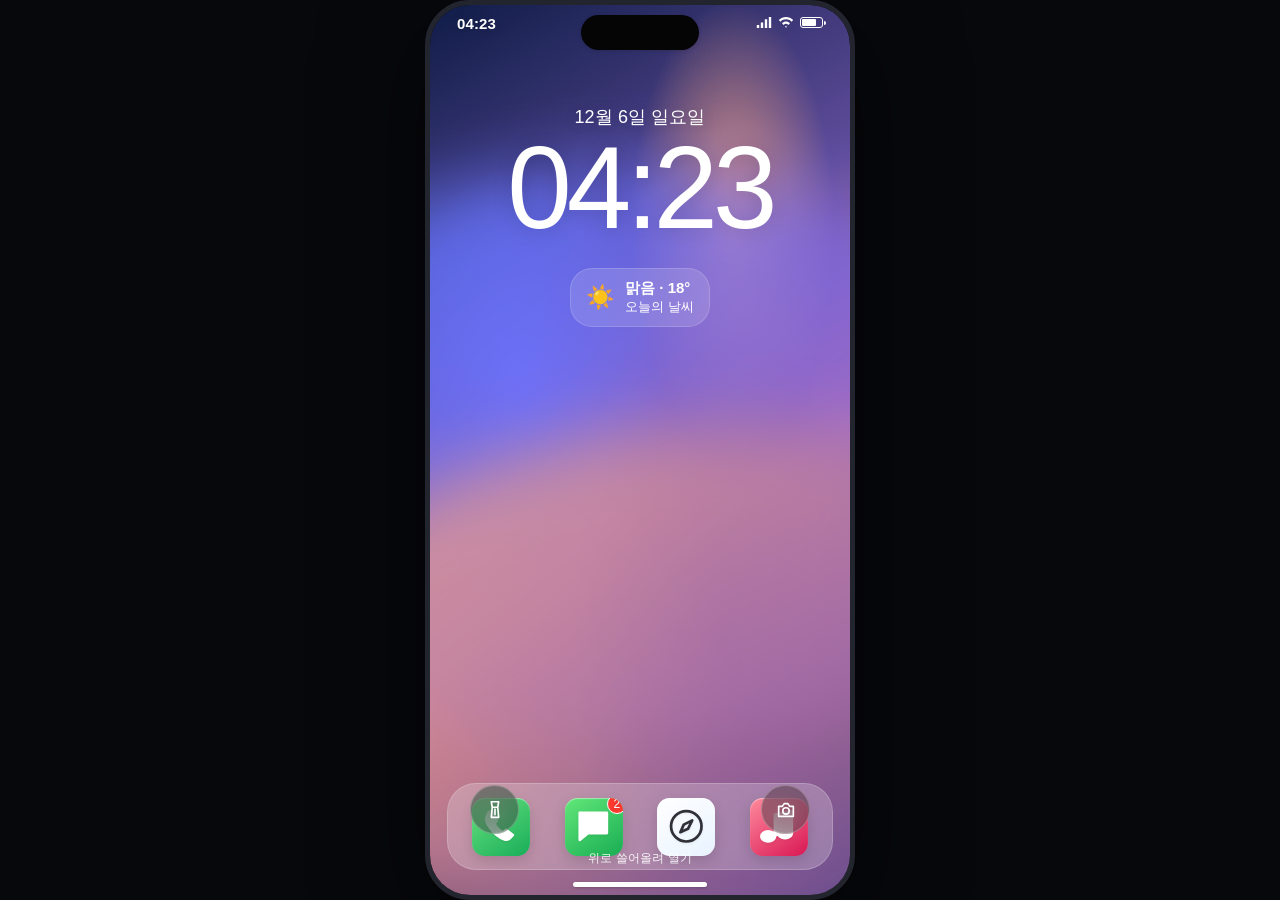
==== index.html @ a90ecf9d "Create HakiOS-inspired mobile web simulator" ====
<!doctype html>
<html lang="ko">
<head>
<meta charset="utf-8">
<meta name="viewport" content="width=device-width,initial-scale=1,maximum-scale=1,user-scalable=no,viewport-fit=cover">
<meta name="theme-color" content="#11131a">
<title>HakiOS Web</title>
<style>
:root{color-scheme:dark;--fg:#fff;--muted:rgba(255,255,255,.72);--glass:rgba(22,25,34,.58);--line:rgba(255,255,255,.18);--blue:#0a84ff;--safe-top:env(safe-area-inset-top,0px);--safe-bottom:env(safe-area-inset-bottom,0px)}
*{box-sizing:border-box;-webkit-tap-highlight-color:transparent}html,body{margin:0;width:100%;height:100%;overflow:hidden;background:#090b11;color:var(--fg);font-family:-apple-system,BlinkMacSystemFont,"SF Pro Display","SF Pro Text","Helvetica Neue",Arial,sans-serif}button,input,textarea{font:inherit}button{color:inherit;border:0;cursor:pointer}button:focus-visible,input:focus-visible,textarea:focus-visible{outline:2px solid #77baff;outline-offset:2px}
#device{position:relative;width:100%;height:100dvh;overflow:hidden;background:#11131a;isolation:isolate;touch-action:pan-y}.wallpaper{position:absolute;inset:0;background:radial-gradient(ellipse at 72% 25%,rgba(255,175,133,.8),transparent 24%),radial-gradient(ellipse at 22% 43%,rgba(102,125,255,.85),transparent 31%),radial-gradient(ellipse at 70% 72%,rgba(70,34,115,.95),transparent 37%),linear-gradient(150deg,#111c42 0%,#5d4d91 34%,#d47e87 59%,#18264d 100%);filter:saturate(1.15);transition:filter .3s,background .3s}.wallpaper:before,.wallpaper:after{content:"";position:absolute;border-radius:50%;filter:blur(35px);opacity:.72}.wallpaper:before{width:70vw;height:65vh;left:-20vw;top:18vh;background:linear-gradient(140deg,#597fff,#9a55b6)}.wallpaper:after{width:70vw;height:60vh;right:-25vw;bottom:-8vh;background:linear-gradient(140deg,#ffb38a,#6244a8)}
#device.light .wallpaper{background:radial-gradient(ellipse at 70% 25%,#ffceaf,transparent 25%),radial-gradient(ellipse at 22% 43%,#8db8ff,transparent 32%),linear-gradient(150deg,#e5edff,#f3b8c0 58%,#8b9be4)}
.status{position:absolute;z-index:30;top:0;left:0;right:0;height:calc(34px + var(--safe-top));padding:calc(10px + var(--safe-top)) 27px 0;display:flex;align-items:flex-start;justify-content:space-between;font-size:15px;font-weight:650;letter-spacing:.1px;text-shadow:0 1px 8px #0004}.status-right{display:flex;align-items:center;gap:6px}.status svg{width:16px;height:15px;fill:currentColor}.battery{width:23px;height:11px;border:1.5px solid currentColor;border-radius:3px;padding:1px;position:relative}.battery:after{content:"";position:absolute;right:-3.5px;top:3px;width:2px;height:4px;border-radius:0 2px 2px 0;background:currentColor}.battery i{display:block;width:76%;height:100%;border-radius:1px;background:currentColor}
#lock{position:absolute;inset:0;z-index:10;display:flex;flex-direction:column;align-items:center;padding-top:calc(100px + var(--safe-top));transition:transform .38s cubic-bezier(.2,.8,.2,1),opacity .3s}.lock-date{font-size:18px;font-weight:500;letter-spacing:.1px;text-shadow:0 2px 15px #0003}.lock-clock{font-size:clamp(82px,24vw,116px);line-height:.98;font-weight:250;letter-spacing:-5px;margin-top:3px;text-shadow:0 2px 20px #0002}.weather{margin-top:22px;padding:10px 15px;display:flex;align-items:center;gap:10px;border-radius:22px;background:rgba(255,255,255,.14);border:1px solid rgba(255,255,255,.16);backdrop-filter:blur(25px);font-size:13px}.weather .sun{font-size:23px}.weather b{display:block;font-size:15px;font-weight:650}.lock-bottom{position:absolute;bottom:calc(28px + var(--safe-bottom));left:0;right:0;display:flex;flex-direction:column;align-items:center;gap:16px}.lock-actions{width:100%;padding:0 40px;display:flex;justify-content:space-between}.round-action{width:49px;height:49px;border-radius:50%;background:rgba(24,26,32,.38);border:1px solid rgba(255,255,255,.24);backdrop-filter:blur(18px);display:grid;place-items:center}.round-action svg{width:22px;height:22px;fill:none;stroke:white;stroke-width:1.8;stroke-linecap:round;stroke-linejoin:round}.swipe-hint{font-size:12px;color:rgba(255,255,255,.9);letter-spacing:.1px}.home-indicator{width:134px;height:5px;border-radius:6px;background:#fff;position:absolute;z-index:50;bottom:calc(8px + var(--safe-bottom));left:50%;transform:translateX(-50%);box-shadow:0 1px 3px #0003}
#home{position:absolute;inset:0;z-index:5;padding:calc(59px + var(--safe-top)) 23px calc(93px + var(--safe-bottom));opacity:0;transform:scale(1.035);pointer-events:none;transition:opacity .3s,transform .38s cubic-bezier(.2,.8,.2,1);display:flex;flex-direction:column;justify-content:space-between}
#device.unlocked #home{opacity:1;transform:scale(1);pointer-events:auto}#device.unlocked #lock{opacity:0;transform:translateY(-12%);pointer-events:none}
#island{position:absolute;z-index:35;top:calc(10px + var(--safe-top));left:50%;transform:translateX(-50%);width:118px;height:35px;border-radius:30px;background:#050505;box-shadow:0 1px 5px #0002;transition:width .25s,height .25s}
#island.expanded{width:min(88vw,360px);height:88px;border-radius:29px}
#island .island-content{display:none;padding:14px 17px;font-size:13px}#island.expanded .island-content{display:flex;align-items:center;justify-content:space-between}
.greeting{display:flex;align-items:center;justify-content:space-between;margin:0 2px 23px;text-shadow:0 2px 12px #0003}.greeting .date{font-size:14px;color:var(--muted);font-weight:500}.greeting .title{font-size:24px;font-weight:650;letter-spacing:-.5px;margin-top:3px}.avatar{width:38px;height:38px;border-radius:50%;background:linear-gradient(135deg,#f5c7a9,#b7c9ff);display:grid;place-items:center;color:#343a57;font-weight:700;border:1px solid #ffffff7a}
.app-grid{display:grid;grid-template-columns:repeat(4,minmax(0,1fr));column-gap:14px;row-gap:22px}.app{background:none;display:flex;align-items:center;flex-direction:column;gap:7px;min-width:0;padding:0;text-shadow:0 1px 5px #0004}.app-icon{width:min(17.5vw,68px);height:min(17.5vw,68px);border-radius:22%;display:grid;place-items:center;box-shadow:0 5px 13px #0002,inset 0 1px 1px #ffffff75;position:relative;overflow:hidden}.app-icon svg{width:70%;height:70%;filter:drop-shadow(0 1px 1px #0001)}.app-label{font-size:12px;font-weight:500;white-space:nowrap;max-width:100%;overflow:hidden;text-overflow:ellipsis}.badge{position:absolute;right:-4px;top:-4px;min-width:20px;height:20px;padding:0 5px;border-radius:12px;background:#ff3b30;color:white;font-size:12px;display:grid;place-items:center;border:1.5px solid #fff}
.widget-row{display:grid;grid-template-columns:1.1fr .9fr;gap:12px;margin-bottom:22px}.widget{min-height:96px;padding:14px 15px;border-radius:23px;background:rgba(255,255,255,.17);border:1px solid rgba(255,255,255,.16);backdrop-filter:blur(26px);box-shadow:0 8px 22px #0000000a}.widget-label{font-size:12px;color:var(--muted)}.widget-big{font-size:27px;font-weight:650;letter-spacing:-1px;margin-top:8px}.widget-small{font-size:12px;margin-top:2px;color:var(--muted)}.widget-weather{display:flex;align-items:center;justify-content:space-between}.widget-weather .sun{font-size:31px}
.dock{position:absolute;z-index:8;bottom:calc(25px + var(--safe-bottom));left:17px;right:17px;height:87px;padding:10px 13px;border-radius:29px;background:rgba(255,255,255,.23);border:1px solid rgba(255,255,255,.19);backdrop-filter:blur(32px);display:grid;grid-template-columns:repeat(4,1fr);align-items:center;gap:12px}.dock .app-icon{width:min(16vw,63px);height:min(16vw,63px)}.dock .app-label{display:none}
#search-pill{align-self:center;margin:18px auto 0;padding:7px 15px;border-radius:20px;background:#ffffff28;border:1px solid #ffffff25;backdrop-filter:blur(15px);font-size:12px;display:flex;align-items:center;gap:7px}
#shade{position:absolute;inset:0;z-index:60;background:rgba(15,17,23,.48);backdrop-filter:blur(35px);padding:calc(60px + var(--safe-top)) 20px calc(35px + var(--safe-bottom));opacity:0;pointer-events:none;transform:translateY(-8%);transition:all .25s;overflow:auto}#shade.open{opacity:1;pointer-events:auto;transform:translateY(0)}.shade-top{display:flex;align-items:center;justify-content:space-between;margin-bottom:20px}.shade-top h2{font-size:27px;letter-spacing:-.8px;margin:0}.shade-top button{background:#ffffff22;border-radius:50%;width:34px;height:34px;font-size:21px}.toggles{display:grid;grid-template-columns:1fr 1fr;gap:12px}.toggle{min-height:86px;border-radius:24px;padding:15px;text-align:left;background:#ffffff1b;border:1px solid #ffffff13;display:flex;flex-direction:column;justify-content:space-between}.toggle.active{background:#0a84ff}.toggle .toggle-icon{font-size:22px}.toggle b{font-size:14px}.toggle small{font-size:11px;opacity:.72}.slider-card{margin-top:13px;padding:18px;border-radius:24px;background:#ffffff1b}.slider-head{display:flex;justify-content:space-between;font-size:14px;margin-bottom:13px}.slider-card input{width:100%;accent-color:#fff}.shade-bottom{display:flex;gap:10px;margin-top:13px}.shade-bottom button{flex:1;padding:14px 10px;border-radius:18px;background:#ffffff1b;font-size:13px}
#app-window{position:absolute;inset:0;z-index:40;background:#f4f5f9;color:#111;transform:translateY(105%);transition:transform .32s cubic-bezier(.2,.8,.2,1);display:flex;flex-direction:column;padding-top:var(--safe-top)}#app-window.open{transform:translateY(0)}.appbar{height:55px;flex-shrink:0;display:flex;align-items:center;justify-content:space-between;padding:0 18px;border-bottom:1px solid #0000000d;background:#f8f8fa}.appbar strong{font-size:17px}.appbar button{background:none;color:#087cff;font-size:16px}.app-content{flex:1;overflow:auto;padding:18px 17px calc(45px + var(--safe-bottom));}.app-content h1{font-size:32px;letter-spacing:-1px;margin:8px 0 20px}.muted{color:#777}.field{width:100%;padding:13px 14px;border:1px solid #d9dce3;border-radius:13px;background:#fff;color:#111;margin:7px 0 12px}.primary{background:#087cff;color:#fff;border-radius:13px;padding:12px 16px;font-weight:600}.row{display:flex;gap:9px;align-items:center}.row .field{flex:1;min-width:0}.list-item{background:#fff;border-radius:14px;padding:14px;margin:9px 0;box-shadow:0 1px 2px #00000008;white-space:pre-wrap;overflow-wrap:anywhere}.list-item button{float:right;color:#e04444;background:none}.bubble{max-width:82%;padding:11px 14px;margin:10px 0;border-radius:19px;clear:both;white-space:pre-wrap;overflow-wrap:anywhere}.bubble.out{float:right;background:#087cff;color:white;border-bottom-right-radius:6px}.bubble.in{float:left;background:#fff;color:#111;border:1px solid #e5e5e8;border-bottom-left-radius:6px}.msg-compose{position:sticky;bottom:0;display:flex;gap:7px;background:#f4f5f9;padding:10px 0}.msg-compose input{flex:1;min-width:0;border-radius:22px;border:1px solid #d4d6dc;padding:11px 14px;background:#fff;color:#111}.msg-compose button{width:42px;height:42px;border-radius:50%;background:#087cff;color:white}.photo-grid{display:grid;grid-template-columns:repeat(3,1fr);gap:4px}.photo-tile{aspect-ratio:1;border-radius:7px;background:linear-gradient(135deg,#b6c8ff,#efb9bc,#564a91)}.photo-tile:nth-child(3n){background:linear-gradient(135deg,#e8bb9e,#9bb3b0)}.photo-tile:nth-child(3n+2){background:linear-gradient(135deg,#4b6592,#c4a6d8)}.setting-row{display:flex;justify-content:space-between;align-items:center;padding:15px;background:#fff;border-radius:13px;margin:8px 0}.setting-row input{accent-color:#087cff}.browser-search{border-radius:25px;background:#fff;border:1px solid #dfe1e6;padding:14px 17px;display:flex;gap:8px;align-items:center}.browser-search input{border:0;outline:none;flex:1;min-width:0;background:transparent;color:#111}.google-mark{font-size:47px;font-weight:600;letter-spacing:-3px;text-align:center;margin:60px 0 28px}.google-mark span:nth-child(1){color:#4285f4}.google-mark span:nth-child(2){color:#ea4335}.google-mark span:nth-child(3){color:#fbbc05}.google-mark span:nth-child(4){color:#4285f4}.google-mark span:nth-child(5){color:#34a853}.google-mark span:nth-child(6){color:#ea4335}.call-button{width:70px;height:70px;border-radius:50%;background:#32c759;color:white;font-size:29px;margin:30px auto;display:grid;place-items:center}
.toast{position:absolute;z-index:100;top:calc(55px + var(--safe-top));left:50%;transform:translateX(-50%);background:#1e2028e8;color:#fff;padding:10px 15px;border-radius:14px;font-size:13px;white-space:nowrap;opacity:0;pointer-events:none;transition:opacity .2s}.toast.show{opacity:1}
@media(min-width:600px){#device{max-width:430px;height:min(932px,100dvh);margin:auto;border-radius:45px;border:5px solid #22252e;box-shadow:0 25px 100px #0009}body{display:grid;place-items:center;background:#07080c}.wallpaper{border-radius:40px}.home-indicator{bottom:calc(8px + var(--safe-bottom))}.app-icon{width:64px;height:64px}.dock .app-icon{width:58px;height:58px}}
@media(max-height:700px){#lock{padding-top:calc(65px + var(--safe-top))}.lock-clock{font-size:82px}.weather{margin-top:12px}.app-grid{row-gap:13px}.widget-row{margin-bottom:12px}.widget{min-height:80px}#home{padding-top:calc(48px + var(--safe-top))}}
</style>
</head>
<body>
<div id="device">
<div class="wallpaper" id="wallpaper"></div>
<div class="status"><span id="status-time">9:41</span><div class="status-right"><svg viewBox="0 0 20 16" aria-label="signal"><path d="M1 15h3V11H1zm5 0h3V8H6zm5 0h3V4h-3zm5 0h3V1h-3z"/></svg><svg viewBox="0 0 20 16" aria-label="wifi"><path d="M1 5C6-0.2 14-0.2 19 5l-2 2C13 3 7 3 3 7L1 5zm4 4c3-3 7-3 10 0l-2 2c-2-2-4-2-6 0L5 9zm4 4 1-1 1 1-1 2z"/></svg><div class="battery"><i></i></div></div></div>
<div id="island" aria-label="Dynamic Island"><div class="island-content"><span>● &nbsp; 지금 재생 중</span><span>♪ &nbsp; HakiOS Web</span></div></div>
<section id="lock" aria-label="잠금 화면">
<div class="lock-date" id="lock-date">10월 31일 토요일</div><div class="lock-clock" id="lock-clock">9:41</div>
<div class="weather"><span class="sun">☀️</span><div><b>맑음 · 18°</b><span>오늘의 날씨</span></div></div>
<div class="lock-bottom"><div class="lock-actions"><button class="round-action" id="flashlight" aria-label="손전등"><svg viewBox="0 0 24 24"><path d="M8 3h8l-1 6H9L8 3zm1 6h6l1 11H8L9 9zm3 2v6"/></svg></button><button class="round-action" id="camera-shortcut" aria-label="카메라"><svg viewBox="0 0 24 24"><path d="M4 8h4l2-3h4l2 3h4v11H4z"/><circle cx="12" cy="13" r="3.5"/></svg></button></div><div class="swipe-hint">위로 쓸어올려 열기</div></div></section>
<section id="home" aria-label="홈 화면">
<div><div class="greeting"><div><div class="date" id="home-date">토요일, 10월 31일</div><div class="title">안녕하세요</div></div><div class="avatar">H</div></div>
<div class="widget-row"><div class="widget"><div class="widget-label">날짜</div><div class="widget-big" id="widget-day">31</div><div class="widget-small" id="widget-month">10월 · 토요일</div></div><div class="widget widget-weather"><div><div class="widget-label">날씨</div><div class="widget-big">18°</div><div class="widget-small">맑음</div></div><span class="sun">☀️</span></div></div>
<div class="app-grid" id="app-grid"></div></div>
<button id="search-pill"><span>⌕</span> 검색</button></section>
<div class="dock" id="dock"></div>
<div id="shade"><div class="shade-top"><h2>제어 센터</h2><button id="close-shade" aria-label="닫기">×</button></div>
<div class="toggles"><button class="toggle active" data-toggle="air"><span class="toggle-icon">✈</span><span><b>에어플레인 모드</b><br><small>끔</small></span></button><button class="toggle active" data-toggle="wifi"><span class="toggle-icon">◉</span><span><b>Wi‑Fi</b><br><small>연결됨</small></span></button><button class="toggle" data-toggle="bluetooth"><span class="toggle-icon">ᛒ</span><span><b>Bluetooth</b><br><small>끔</small></span></button><button class="toggle active" data-toggle="focus"><span class="toggle-icon">☾</span><span><b>집중 모드</b><br><small>끔</small></span></button></div>
<div class="slider-card"><div class="slider-head"><span>☀ 밝기</span><b id="brightness-label">100%</b></div><input type="range" id="brightness" min="35" max="100" value="100"></div>
<div class="slider-card"><div class="slider-head"><span>♪ 음량</span><b id="volume-label">65%</b></div><input type="range" id="volume" min="0" max="100" value="65"></div>
<div class="shade-bottom"><button id="shade-lock">잠금 화면</button><button id="shade-settings">설정 열기</button></div></div>
<div id="app-window"><div class="appbar"><button id="app-back">‹ 홈</button><strong id="app-title">앱</strong><button id="app-close">완료</button></div><div class="app-content" id="app-content"></div></div>
<div class="home-indicator" id="home-indicator"></div><div class="toast" id="toast"></div>
</div>
<script>
const $=s=>document.querySelector(s), device=$('#device'), appContent=$('#app-content');
const iconPaths={
Phone:'<path d="M6 3 9 7 7 9c1.5 3 3 4.5 6 6l2-2 4 3-1 4c-8 1-17-8-16-16z"/>',
Messages:'<path d="M4 4h16v12H9l-5 4z"/><path d="M7 8h10M7 11h7"/>',
Safari:'<circle cx="12" cy="12" r="9"/><path d="m15.5 8.5-2.5 5-4.5 2 2-4.5z"/>',
Photos:'<path d="M12 12c-5-1-6-7-2-8 3-1 4 3 2 8zm0 0c1-5 7-6 8-2 1 3-3 4-8 2zm0 0c5 1 6 7 2 8-3 1-4-3-2-8zm0 0c-1 5-7 6-8 2-1-3 3-4 8-2z"/>',
Camera:'<rect x="3" y="6" width="18" height="14" rx="3"/><path d="m8 6 2-3h4l2 3"/><circle cx="12" cy="13" r="4"/>',
Settings:'<circle cx="12" cy="12" r="3"/><path d="m19 13 2 1-2 4-2-1-2 1v2H9v-2l-2-1-2 1-2-4 2-1v-2l-2-1 2-4 2 1 2-1V4h6v2l2 1 2-1 2 4-2 1z"/>',
Notes:'<rect x="5" y="3" width="14" height="18" rx="2"/><path d="M8 8h8M8 12h8M8 16h5"/>',
Calendar:'<rect x="3" y="5" width="18" height="16" rx="3"/><path d="M7 3v4M17 3v4M3 9h18"/><path d="M8 13h2m3 0h2m-7 4h2"/>',
Music:'<path d="M10 18V5l10-2v13"/><ellipse cx="6" cy="18" rx="4" ry="3"/><ellipse cx="16" cy="16" rx="4" ry="3"/>',
Maps:'<path d="m3 6 6-3 6 3 6-3v15l-6 3-6-3-6 3z"/><path d="M9 3v15m6-12v15"/><path d="M12 8c-3 0-3 4 0 6 3-2 3-6 0-6z"/>',
Clock:'<circle cx="12" cy="12" r="9"/><path d="M12 6v6l4 2"/>',
Mail:'<rect x="3" y="5" width="18" height="14" rx="2"/><path d="m4 7 8 6 8-6"/>',
AppStore:'<path d="m7 4 10 16M17 4 7 20M4 15h16"/>',
YouTube:'<rect x="2" y="5" width="20" height="14" rx="4"/><path d="m10 9 5 3-5 3z"/>',
Contacts:'<circle cx="12" cy="8" r="4"/><path d="M4 21c0-5 3-7 8-7s8 2 8 7"/>',
Files:'<path d="M3 6h7l2 2h9v11H3z"/>'
};
const appInfo=[
{name:'FaceTime',key:'Phone',color:'linear-gradient(145deg,#69e27e,#18ad59)',type:'phone'},
{name:'캘린더',key:'Calendar',color:'linear-gradient(145deg,#fff,#f1f1f3)',type:'calendar'},
{name:'사진',key:'Photos',color:'linear-gradient(145deg,#fff,#f5f5f5)',type:'photos'},
{name:'카메라',key:'Camera',color:'linear-gradient(145deg,#6a6a72,#202126)',type:'camera'},
{name:'메일',key:'Mail',color:'linear-gradient(145deg,#66c5ff,#087cff)',type:'mail'},
{name:'메모',key:'Notes',color:'linear-gradient(145deg,#fff,#e8e8e8)',type:'notes'},
{name:'시계',key:'Clock',color:'linear-gradient(145deg,#fff,#ededed)',type:'clock'},
{name:'지도',key:'Maps',color:'linear-gradient(145deg,#c4f0d2,#7ac6a4)',type:'maps'},
{name:'설정',key:'Settings',color:'linear-gradient(145deg,#b7b7bd,#55565c)',type:'settings'},
{name:'연락처',key:'Contacts',color:'linear-gradient(145deg,#fff,#e7e7e9)',type:'contacts'},
{name:'App Store',key:'AppStore',color:'linear-gradient(145deg,#5fcaff,#087cff)',type:'store'},
{name:'YouTube',key:'YouTube',color:'linear-gradient(145deg,#ff6b61,#e60000)',type:'youtube'},
{name:'파일',key:'Files',color:'linear-gradient(145deg,#7fcfff,#087cff)',type:'files'},
{name:'Safari',key:'Safari',color:'linear-gradient(145deg,#fff,#e8f3ff)',type:'safari'},
{name:'음악',key:'Music',color:'linear-gradient(145deg,#ff8a9c,#d81754)',type:'music'},
{name:'메시지',key:'Messages',color:'linear-gradient(145deg,#62e779,#18ad53)',type:'messages'}
];
const dockApps=[appInfo.find(a=>a.key==='Phone'),appInfo.find(a=>a.key==='Messages'),appInfo.find(a=>a.key==='Safari'),appInfo.find(a=>a.key==='Music')];
function icon(app){let path=iconPaths[app.key]||'<circle cx="12" cy="12" r="8"/>';let fill=['Calendar','Photos','Notes','Clock','Contacts','Safari'].includes(app.key)?'none':'currentColor';let stroke=['Phone','Messages','Safari','Photos','Camera','Settings','Notes','Calendar','Music','Maps','Clock','Mail','AppStore','YouTube','Contacts','Files'].includes(app.key)?'currentColor':'none';let inner='';
if(app.key==='Calendar')inner='<text x="12" y="17" font-size="10" font-weight="700" text-anchor="middle" fill="#e53935" stroke="none">31</text>';
if(app.key==='YouTube')inner='<path d="m10 9 5 3-5 3z" fill="white" stroke="none"/>';
if(app.key==='Photos')inner='<path d="M12 12c-4-1-5-5-2-6 2-1 4 3 2 6zm0 0c1-4 5-5 6-2 1 2-3 4-6 2zm0 0c4 1 5 5 2 6-2 1-4-3-2-6zm0 0c-1 4-5 5-6 2-1-2 3-4 6-2z" fill="#ff8a00" stroke="none"/>';
if(app.key==='Phone')path='<path d="M7 3.5c-.8-.7-2.3-.2-2.7.8l-1 2.4c-.5 1.2.2 3.7 2.2 6.4 2.3 3 5.3 5.5 8.1 6.5 1.5.5 2.5.4 3.4-.5l1.8-1.9-4-3.1-1.8 1.5c-1.8-.7-4.5-3.4-5.2-5.2l1.5-1.8z"/>';
return '<div class="app-icon" style="background:'+app.color+';color:'+(['Calendar','Photos','Notes','Clock','Safari','Contacts'].includes(app.key)?'#303038':'white')+'"><svg viewBox="0 0 24 24" fill="'+fill+'" stroke="'+stroke+'" stroke-width="1.6" stroke-linecap="round" stroke-linejoin="round">'+path+inner+'</svg>'+(app.key==='Messages'?'<span class="badge">2</span>':'')+'</div>'}
function appButton(a){return '<button class="app" data-app="'+a.key+'" aria-label="'+a.name+'">'+icon(a)+'<span class="app-label">'+a.name+'</span></button>'}
$('#app-grid').innerHTML=appInfo.filter(a=>!['Phone','Messages','Safari','Music'].includes(a.key)).map(appButton).join('');
$('#dock').innerHTML=dockApps.map(appButton).join('');
function nowUpdate(){const d=new Date(),time=d.toLocaleTimeString('ko-KR',{hour:'2-digit',minute:'2-digit',hour12:false});$('#status-time').textContent=time;$('#lock-clock').textContent=d.toLocaleTimeString('ko-KR',{hour:'numeric',minute:'2-digit',hour12:false});const weekday=['일요일','월요일','화요일','수요일','목요일','금요일','토요일'][d.getDay()];$('#lock-date').textContent=(d.getMonth()+1)+'월 '+d.getDate()+'일 '+weekday;$('#home-date').textContent=weekday+', '+(d.getMonth()+1)+'월 '+d.getDate()+'일';$('#widget-day').textContent=d.getDate();$('#widget-month').textContent=(d.getMonth()+1)+'월 · '+weekday}nowUpdate();setInterval(nowUpdate,15000);
let unlocked=false,activeApp=null,brightness=100;const store={notes:JSON.parse(localStorage.getItem('hakios_notes')||'[]'),messages:JSON.parse(localStorage.getItem('hakios_messages')||'[{"text":"오늘 뭐 해?","out":false},{"text":"그냥 집에 있어!","out":true}]'),contacts:JSON.parse(localStorage.getItem('hakios_contacts')||'[]'),searches:JSON.parse(localStorage.getItem('hakios_searches')||'[]')};
function save(k){localStorage.setItem('hakios_'+k,JSON.stringify(store[k]))}
function unlock(){unlocked=true;device.classList.add('unlocked');}
function lock(){unlocked=false;device.classList.remove('unlocked');closeApp();closeShade()}
function openShade(){closeApp();$('#shade').classList.add('open')}
function closeShade(){$('#shade').classList.remove('open')}
function showToast(s){const t=$('#toast');t.textContent=s;t.classList.add('show');setTimeout(()=>t.classList.remove('show'),1900)}
function openApp(key){closeShade();activeApp=key;let title=appInfo.find(a=>a.key===key)?.name||key;$('#app-title').textContent=title;appContent.innerHTML=renderApp(key);$('#app-window').classList.add('open');if(key==='Safari')setTimeout(()=>$('#web-search')?.focus(),100)}
function closeApp(){$('#app-window').classList.remove('open');activeApp=null}
document.addEventListener('click',e=>{const b=e.target.closest('[data-app]');if(b){openApp(b.dataset.app)}});
$('#app-close').onclick=closeApp;$('#app-back').onclick=closeApp;$('#home-indicator').addEventListener('click',()=>{if($('#shade').classList.contains('open'))closeShade();else if($('#app-window').classList.contains('open'))closeApp();else if(!unlocked)unlock()});
$('#close-shade').onclick=closeShade;$('#shade-lock').onclick=lock;$('#shade-settings').onclick=()=>openApp('Settings');
$('#flashlight').onclick=()=>showToast('손전등은 시뮬레이션에서 지원되지 않아요');$('#camera-shortcut').onclick=()=>{unlock();openApp('Camera')};
$('#island').onclick=()=>$('#island').classList.toggle('expanded');
document.querySelectorAll('[data-toggle]').forEach(b=>b.onclick=()=>{b.classList.toggle('active');let sm=b.querySelector('small');sm.textContent=b.classList.contains('active')?'켬':'끔'});
$('#brightness').oninput=e=>{brightness=+e.target.value;$('#wallpaper').style.filter='brightness('+(brightness/100)+') saturate(1.15)';$('#brightness-label').textContent=brightness+'%'};
$('#volume').oninput=e=>$('#volume-label').textContent=e.target.value+'%';
$('#search-pill').onclick=()=>openApp('Safari');
let touchStartY=0,touchStartX=0;device.addEventListener('touchstart',e=>{touchStartY=e.touches[0].clientY;touchStartX=e.touches[0].clientX},{passive:true});
device.addEventListener('touchend',e=>{const dy=e.changedTouches[0].clientY-touchStartY,dx=e.changedTouches[0].clientX-touchStartX;if(Math.abs(dy)<55)return;if(touchStartY<100&&dy>60){if(unlocked)openShade();else showToast('위로 쓸어올려 잠금을 해제하세요')}else if(dy< -65){if(!unlocked)unlock();else if($('#shade').classList.contains('open'))closeShade();else if($('#app-window').classList.contains('open'))closeApp()}},{passive:true});
let mouseStartY=0;device.addEventListener('mousedown',e=>mouseStartY=e.clientY);device.addEventListener('mouseup',e=>{let dy=e.clientY-mouseStartY;if(mouseStartY<100&&dy>70&&unlocked)openShade();else if(dy< -70&&!unlocked)unlock()});
function renderApp(key){
if(key==='Notes')return '<h1>메모</h1><input class="field" id="note-title" placeholder="제목"><textarea class="field" id="note-body" rows="4" placeholder="메모를 입력하세요"></textarea><button class="primary" id="save-note">저장</button><div id="note-list">'+store.notes.map((n,i)=>'<div class="list-item"><button data-del-note="'+i+'">삭제</button><b>'+escapeHtml(n.title||'새로운 메모')+'</b><br>'+escapeHtml(n.body)+'</div>').join('')+'</div>';
if(key==='Messages')return '<h1>메시지</h1><p class="muted">시뮬레이션 대화 · 이 기기에 저장됩니다.</p><div id="message-list">'+store.messages.map((m,i)=>'<div class="bubble '+(m.out?'out':'in')+'">'+escapeHtml(m.text)+'</div>').join('')+'</div><div style="clear:both"></div><div class="msg-compose"><input id="message-input" placeholder="iMessage"><button id="send-message">↑</button></div>';
if(key==='Contacts')return '<h1>연락처</h1><input class="field" id="contact-name" placeholder="이름"><input class="field" id="contact-phone" placeholder="전화번호"><button class="primary" id="add-contact">연락처 추가</button><div>'+store.contacts.map((c,i)=>'<div class="list-item"><button data-del-contact="'+i+'">삭제</button><b>'+escapeHtml(c.name)+'</b><br><span class="muted">'+escapeHtml(c.phone)+'</span></div>').join('')+'</div>';
if(key==='Safari')return '<div class="google-mark"><span>G</span><span>o</span><span>o</span><span>g</span><span>l</span><span>e</span></div><form id="search-form"><div class="browser-search"><span>⌕</span><input id="web-search" placeholder="Google 검색 또는 URL 입력"></div><div style="text-align:center;margin-top:22px"><button class="primary">Google 검색</button></div></form><h3 style="margin-top:35px">최근 검색</h3><div id="search-list">'+store.searches.map((s,i)=>'<div class="list-item" data-search="'+escapeHtml(s)+'">⌕ &nbsp;'+escapeHtml(s)+'</div>').join('')+'</div><p class="muted" style="font-size:12px;margin-top:28px">검색은 화면 미리보기이며 실제 Google 검색 결과를 불러오지는 않습니다.</p>';
if(key==='Settings')return '<h1>설정</h1><div class="setting-row"><span>다크 모드</span><input id="theme-toggle" type="checkbox" checked></div><div class="setting-row"><span>배경화면</span><button class="primary" id="wall-change">변경</button></div><div class="setting-row"><span>잠금 화면으로 돌아가기</span><button id="settings-lock" style="background:none;color:#087cff">잠금</button></div><p class="muted">HakiOS Web · 웹 UI 프로토타입</p>';
if(key==='Camera')return '<h1>카메라</h1><div style="aspect-ratio:3/4;max-height:55vh;background:linear-gradient(145deg,#242b3c,#131720);border-radius:25px;display:grid;place-items:center;color:#ffffffaa;font-size:14px">카메라 미리보기</div><button class="call-button" id="fake-shutter">●</button><p class="muted" style="text-align:center">실제 카메라 촬영은 연결되어 있지 않습니다.</p>';
if(key==='Photos')return '<h1>사진</h1><p class="muted">최근 항목</p><div class="photo-grid">'+Array.from({length:12},(_,i)=>'<div class="photo-tile" style="filter:hue-rotate('+(i*27)+'deg)"></div>').join('')+'</div><p class="muted">예시 이미지 자리표시자입니다.</p>';
if(key==='Phone')return '<h1>전화</h1><div style="text-align:center;padding:25px 0"><div style="font-size:19px;font-weight:600">즐겨찾기</div><p class="muted">연락처 앱에서 사람을 추가해 보세요.</p><button class="primary" id="phone-contacts">연락처 열기</button></div><h3>키패드</h3><div class="photo-grid" style="grid-template-columns:repeat(3,1fr);gap:10px">'+['1','2','3','4','5','6','7','8','9','*','0','#'].map(n=>'<button class="primary" style="border-radius:50%;aspect-ratio:1;font-size:24px;background:#e4e5e9;color:#111" data-dial="'+n+'">'+n+'</button>').join('')+'</div><div id="dial-number" style="text-align:center;font-size:23px;margin-top:15px"></div>';
if(key==='Calendar')return '<h1>캘린더</h1><div class="list-item"><div class="muted">'+new Date().toLocaleDateString('ko-KR',{year:'numeric',month:'long'})+'</div><div style="font-size:54px;font-weight:650">'+new Date().getDate()+'</div><b>오늘</b><p class="muted">예정된 일정이 없습니다.</p></div>';
if(key==='Clock')return '<h1>시계</h1><div class="list-item" style="text-align:center;padding:35px 10px"><div style="font-size:45px;font-weight:250" id="clock-live">--:--:--</div><p class="muted">현재 시간</p></div>';
if(key==='Music')return '<h1>음악</h1><div class="list-item" style="text-align:center;padding:35px 10px"><div style="font-size:60px">♫</div><b>지금 재생 중인 음악 없음</b><p class="muted">이 화면은 음악 앱 UI 미리보기입니다.</p><button class="primary" id="music-play">▶ 재생</button></div>';
if(key==='Mail')return '<h1>메일</h1><div class="list-item">받은 편지함<p class="muted">아직 메일이 없습니다.</p></div>';
if(key==='Maps')return '<h1>지도</h1><div style="height:50vh;border-radius:20px;background:linear-gradient(25deg,#a9c9a7 0 20%,#e5dfc8 20% 35%,#d6e5cf 35% 54%,#f2e6d3 54% 65%,#a6c5d9 65%);display:grid;place-items:center;color:#40536b;font-weight:600">지도 미리보기</div>';
if(key==='AppStore')return '<h1>App Store</h1><div class="list-item"><b>앱 둘러보기</b><p class="muted">앱 스토어 화면 미리보기</p></div>';
if(key==='YouTube')return '<h1>YouTube</h1><input class="field" id="yt-search" placeholder="검색"><button class="primary" id="yt-go">검색</button><div class="list-item" style="margin-top:20px"><div style="height:140px;background:linear-gradient(135deg,#ee4444,#333);border-radius:12px;display:grid;place-items:center;color:white;font-size:45px">▶</div><b>추천 동영상</b><p class="muted">미리보기 콘텐츠</p></div>';
if(key==='Files')return '<h1>파일</h1><div class="list-item">최근 항목<p class="muted">아직 파일이 없습니다.</p></div>';
return '<h1>'+escapeHtml(key)+'</h1><p class="muted">이 앱은 미리보기 상태입니다.</p>';
}
function escapeHtml(s){return String(s??'').replace(/[&<>"']/g,c=>({'&':'&amp;','<':'&lt;','>':'&gt;','"':'&quot;',"'":'&#39;'}[c]))}
appContent.addEventListener('click',e=>{
if(e.target.id==='save-note'){let title=$('#note-title').value.trim(),body=$('#note-body').value.trim();if(!title&&!body){showToast('메모 내용을 입력하세요');return}store.notes.unshift({title,body});save('notes');openApp('Notes');}
if(e.target.matches('[data-del-note]')){store.notes.splice(+e.target.dataset.delNote,1);save('notes');openApp('Notes')}
if(e.target.id==='send-message'){let input=$('#message-input'),v=input.value.trim();if(!v)return;store.messages.push({text:v,out:true});save('messages');openApp('Messages')}
if(e.target.id==='add-contact'){let name=$('#contact-name').value.trim(),phone=$('#contact-phone').value.trim();if(!name){showToast('이름을 입력하세요');return}store.contacts.push({name,phone});save('contacts');openApp('Contacts')}
if(e.target.matches('[data-del-contact]')){store.contacts.splice(+e.target.dataset.delContact,1);save('contacts');openApp('Contacts')}
if(e.target.id==='settings-lock')lock();
if(e.target.id==='wall-change'){const colors=['linear-gradient(150deg,#111c42,#5d4d91,#d47e87,#18264d)','linear-gradient(145deg,#111,#41495f,#9da8c5)','linear-gradient(145deg,#f4c3b4,#a1b8ec,#4d4b7c)','linear-gradient(145deg,#0b4c5f,#3e8b9c,#e4bc9a)'];let n=+(localStorage.getItem('hakios_wall')||0);n=(n+1)%colors.length;localStorage.setItem('hakios_wall',n);$('#wallpaper').style.background=colors[n];showToast('배경화면을 변경했습니다')}
if(e.target.id==='music-play')showToast('음악 재생은 데모 기능입니다');
if(e.target.id==='phone-contacts')openApp('Contacts');
if(e.target.matches('[data-dial]'))$('#dial-number').textContent+=e.target.dataset.dial;
if(e.target.id==='fake-shutter')showToast('카메라 촬영은 연결되어 있지 않습니다');
if(e.target.id==='yt-go'){let v=$('#yt-search').value.trim();if(v)showToast('검색 미리보기: '+v)}
if(e.target.dataset.search){$('#web-search').value=e.target.dataset.search}
});
appContent.addEventListener('keydown',e=>{if(e.key==='Enter'&&e.target.id==='message-input')$('#send-message').click()});
appContent.addEventListener('change',e=>{if(e.target.id==='theme-toggle'){device.classList.toggle('light',!e.target.checked);showToast(e.target.checked?'다크 테마':'라이트 테마')}});
appContent.addEventListener('submit',e=>{if(e.target.id==='search-form'){e.preventDefault();const v=$('#web-search').value.trim();if(!v)return;store.searches.unshift(v);store.searches=[...new Set(store.searches)].slice(0,8);save('searches');openApp('Safari');showToast('검색어를 저장했습니다')}})
</script>
</body></html>
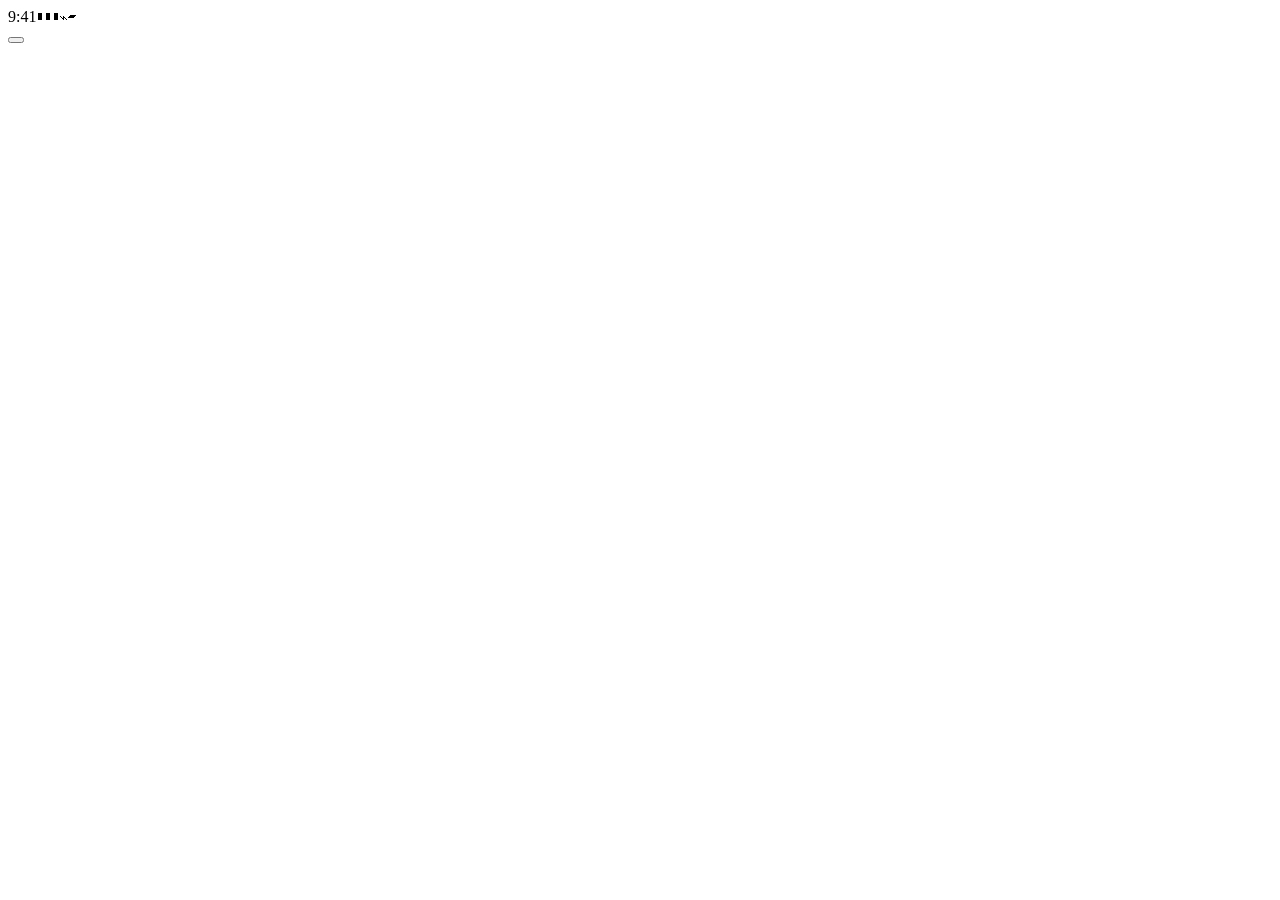
==== commit c9aef1f1: "Add modular HakiOS Web interface shell and styles" ====
--- a/index.html
+++ b/index.html
@@ -1,164 +1,2 @@
 <!doctype html>
-<html lang="ko">
-<head>
-<meta charset="utf-8">
-<meta name="viewport" content="width=device-width,initial-scale=1,maximum-scale=1,user-scalable=no,viewport-fit=cover">
-<meta name="theme-color" content="#11131a">
-<title>HakiOS Web</title>
-<style>
-:root{color-scheme:dark;--fg:#fff;--muted:rgba(255,255,255,.72);--glass:rgba(22,25,34,.58);--line:rgba(255,255,255,.18);--blue:#0a84ff;--safe-top:env(safe-area-inset-top,0px);--safe-bottom:env(safe-area-inset-bottom,0px)}
-*{box-sizing:border-box;-webkit-tap-highlight-color:transparent}html,body{margin:0;width:100%;height:100%;overflow:hidden;background:#090b11;color:var(--fg);font-family:-apple-system,BlinkMacSystemFont,"SF Pro Display","SF Pro Text","Helvetica Neue",Arial,sans-serif}button,input,textarea{font:inherit}button{color:inherit;border:0;cursor:pointer}button:focus-visible,input:focus-visible,textarea:focus-visible{outline:2px solid #77baff;outline-offset:2px}
-#device{position:relative;width:100%;height:100dvh;overflow:hidden;background:#11131a;isolation:isolate;touch-action:pan-y}.wallpaper{position:absolute;inset:0;background:radial-gradient(ellipse at 72% 25%,rgba(255,175,133,.8),transparent 24%),radial-gradient(ellipse at 22% 43%,rgba(102,125,255,.85),transparent 31%),radial-gradient(ellipse at 70% 72%,rgba(70,34,115,.95),transparent 37%),linear-gradient(150deg,#111c42 0%,#5d4d91 34%,#d47e87 59%,#18264d 100%);filter:saturate(1.15);transition:filter .3s,background .3s}.wallpaper:before,.wallpaper:after{content:"";position:absolute;border-radius:50%;filter:blur(35px);opacity:.72}.wallpaper:before{width:70vw;height:65vh;left:-20vw;top:18vh;background:linear-gradient(140deg,#597fff,#9a55b6)}.wallpaper:after{width:70vw;height:60vh;right:-25vw;bottom:-8vh;background:linear-gradient(140deg,#ffb38a,#6244a8)}
-#device.light .wallpaper{background:radial-gradient(ellipse at 70% 25%,#ffceaf,transparent 25%),radial-gradient(ellipse at 22% 43%,#8db8ff,transparent 32%),linear-gradient(150deg,#e5edff,#f3b8c0 58%,#8b9be4)}
-.status{position:absolute;z-index:30;top:0;left:0;right:0;height:calc(34px + var(--safe-top));padding:calc(10px + var(--safe-top)) 27px 0;display:flex;align-items:flex-start;justify-content:space-between;font-size:15px;font-weight:650;letter-spacing:.1px;text-shadow:0 1px 8px #0004}.status-right{display:flex;align-items:center;gap:6px}.status svg{width:16px;height:15px;fill:currentColor}.battery{width:23px;height:11px;border:1.5px solid currentColor;border-radius:3px;padding:1px;position:relative}.battery:after{content:"";position:absolute;right:-3.5px;top:3px;width:2px;height:4px;border-radius:0 2px 2px 0;background:currentColor}.battery i{display:block;width:76%;height:100%;border-radius:1px;background:currentColor}
-#lock{position:absolute;inset:0;z-index:10;display:flex;flex-direction:column;align-items:center;padding-top:calc(100px + var(--safe-top));transition:transform .38s cubic-bezier(.2,.8,.2,1),opacity .3s}.lock-date{font-size:18px;font-weight:500;letter-spacing:.1px;text-shadow:0 2px 15px #0003}.lock-clock{font-size:clamp(82px,24vw,116px);line-height:.98;font-weight:250;letter-spacing:-5px;margin-top:3px;text-shadow:0 2px 20px #0002}.weather{margin-top:22px;padding:10px 15px;display:flex;align-items:center;gap:10px;border-radius:22px;background:rgba(255,255,255,.14);border:1px solid rgba(255,255,255,.16);backdrop-filter:blur(25px);font-size:13px}.weather .sun{font-size:23px}.weather b{display:block;font-size:15px;font-weight:650}.lock-bottom{position:absolute;bottom:calc(28px + var(--safe-bottom));left:0;right:0;display:flex;flex-direction:column;align-items:center;gap:16px}.lock-actions{width:100%;padding:0 40px;display:flex;justify-content:space-between}.round-action{width:49px;height:49px;border-radius:50%;background:rgba(24,26,32,.38);border:1px solid rgba(255,255,255,.24);backdrop-filter:blur(18px);display:grid;place-items:center}.round-action svg{width:22px;height:22px;fill:none;stroke:white;stroke-width:1.8;stroke-linecap:round;stroke-linejoin:round}.swipe-hint{font-size:12px;color:rgba(255,255,255,.9);letter-spacing:.1px}.home-indicator{width:134px;height:5px;border-radius:6px;background:#fff;position:absolute;z-index:50;bottom:calc(8px + var(--safe-bottom));left:50%;transform:translateX(-50%);box-shadow:0 1px 3px #0003}
-#home{position:absolute;inset:0;z-index:5;padding:calc(59px + var(--safe-top)) 23px calc(93px + var(--safe-bottom));opacity:0;transform:scale(1.035);pointer-events:none;transition:opacity .3s,transform .38s cubic-bezier(.2,.8,.2,1);display:flex;flex-direction:column;justify-content:space-between}
-#device.unlocked #home{opacity:1;transform:scale(1);pointer-events:auto}#device.unlocked #lock{opacity:0;transform:translateY(-12%);pointer-events:none}
-#island{position:absolute;z-index:35;top:calc(10px + var(--safe-top));left:50%;transform:translateX(-50%);width:118px;height:35px;border-radius:30px;background:#050505;box-shadow:0 1px 5px #0002;transition:width .25s,height .25s}
-#island.expanded{width:min(88vw,360px);height:88px;border-radius:29px}
-#island .island-content{display:none;padding:14px 17px;font-size:13px}#island.expanded .island-content{display:flex;align-items:center;justify-content:space-between}
-.greeting{display:flex;align-items:center;justify-content:space-between;margin:0 2px 23px;text-shadow:0 2px 12px #0003}.greeting .date{font-size:14px;color:var(--muted);font-weight:500}.greeting .title{font-size:24px;font-weight:650;letter-spacing:-.5px;margin-top:3px}.avatar{width:38px;height:38px;border-radius:50%;background:linear-gradient(135deg,#f5c7a9,#b7c9ff);display:grid;place-items:center;color:#343a57;font-weight:700;border:1px solid #ffffff7a}
-.app-grid{display:grid;grid-template-columns:repeat(4,minmax(0,1fr));column-gap:14px;row-gap:22px}.app{background:none;display:flex;align-items:center;flex-direction:column;gap:7px;min-width:0;padding:0;text-shadow:0 1px 5px #0004}.app-icon{width:min(17.5vw,68px);height:min(17.5vw,68px);border-radius:22%;display:grid;place-items:center;box-shadow:0 5px 13px #0002,inset 0 1px 1px #ffffff75;position:relative;overflow:hidden}.app-icon svg{width:70%;height:70%;filter:drop-shadow(0 1px 1px #0001)}.app-label{font-size:12px;font-weight:500;white-space:nowrap;max-width:100%;overflow:hidden;text-overflow:ellipsis}.badge{position:absolute;right:-4px;top:-4px;min-width:20px;height:20px;padding:0 5px;border-radius:12px;background:#ff3b30;color:white;font-size:12px;display:grid;place-items:center;border:1.5px solid #fff}
-.widget-row{display:grid;grid-template-columns:1.1fr .9fr;gap:12px;margin-bottom:22px}.widget{min-height:96px;padding:14px 15px;border-radius:23px;background:rgba(255,255,255,.17);border:1px solid rgba(255,255,255,.16);backdrop-filter:blur(26px);box-shadow:0 8px 22px #0000000a}.widget-label{font-size:12px;color:var(--muted)}.widget-big{font-size:27px;font-weight:650;letter-spacing:-1px;margin-top:8px}.widget-small{font-size:12px;margin-top:2px;color:var(--muted)}.widget-weather{display:flex;align-items:center;justify-content:space-between}.widget-weather .sun{font-size:31px}
-.dock{position:absolute;z-index:8;bottom:calc(25px + var(--safe-bottom));left:17px;right:17px;height:87px;padding:10px 13px;border-radius:29px;background:rgba(255,255,255,.23);border:1px solid rgba(255,255,255,.19);backdrop-filter:blur(32px);display:grid;grid-template-columns:repeat(4,1fr);align-items:center;gap:12px}.dock .app-icon{width:min(16vw,63px);height:min(16vw,63px)}.dock .app-label{display:none}
-#search-pill{align-self:center;margin:18px auto 0;padding:7px 15px;border-radius:20px;background:#ffffff28;border:1px solid #ffffff25;backdrop-filter:blur(15px);font-size:12px;display:flex;align-items:center;gap:7px}
-#shade{position:absolute;inset:0;z-index:60;background:rgba(15,17,23,.48);backdrop-filter:blur(35px);padding:calc(60px + var(--safe-top)) 20px calc(35px + var(--safe-bottom));opacity:0;pointer-events:none;transform:translateY(-8%);transition:all .25s;overflow:auto}#shade.open{opacity:1;pointer-events:auto;transform:translateY(0)}.shade-top{display:flex;align-items:center;justify-content:space-between;margin-bottom:20px}.shade-top h2{font-size:27px;letter-spacing:-.8px;margin:0}.shade-top button{background:#ffffff22;border-radius:50%;width:34px;height:34px;font-size:21px}.toggles{display:grid;grid-template-columns:1fr 1fr;gap:12px}.toggle{min-height:86px;border-radius:24px;padding:15px;text-align:left;background:#ffffff1b;border:1px solid #ffffff13;display:flex;flex-direction:column;justify-content:space-between}.toggle.active{background:#0a84ff}.toggle .toggle-icon{font-size:22px}.toggle b{font-size:14px}.toggle small{font-size:11px;opacity:.72}.slider-card{margin-top:13px;padding:18px;border-radius:24px;background:#ffffff1b}.slider-head{display:flex;justify-content:space-between;font-size:14px;margin-bottom:13px}.slider-card input{width:100%;accent-color:#fff}.shade-bottom{display:flex;gap:10px;margin-top:13px}.shade-bottom button{flex:1;padding:14px 10px;border-radius:18px;background:#ffffff1b;font-size:13px}
-#app-window{position:absolute;inset:0;z-index:40;background:#f4f5f9;color:#111;transform:translateY(105%);transition:transform .32s cubic-bezier(.2,.8,.2,1);display:flex;flex-direction:column;padding-top:var(--safe-top)}#app-window.open{transform:translateY(0)}.appbar{height:55px;flex-shrink:0;display:flex;align-items:center;justify-content:space-between;padding:0 18px;border-bottom:1px solid #0000000d;background:#f8f8fa}.appbar strong{font-size:17px}.appbar button{background:none;color:#087cff;font-size:16px}.app-content{flex:1;overflow:auto;padding:18px 17px calc(45px + var(--safe-bottom));}.app-content h1{font-size:32px;letter-spacing:-1px;margin:8px 0 20px}.muted{color:#777}.field{width:100%;padding:13px 14px;border:1px solid #d9dce3;border-radius:13px;background:#fff;color:#111;margin:7px 0 12px}.primary{background:#087cff;color:#fff;border-radius:13px;padding:12px 16px;font-weight:600}.row{display:flex;gap:9px;align-items:center}.row .field{flex:1;min-width:0}.list-item{background:#fff;border-radius:14px;padding:14px;margin:9px 0;box-shadow:0 1px 2px #00000008;white-space:pre-wrap;overflow-wrap:anywhere}.list-item button{float:right;color:#e04444;background:none}.bubble{max-width:82%;padding:11px 14px;margin:10px 0;border-radius:19px;clear:both;white-space:pre-wrap;overflow-wrap:anywhere}.bubble.out{float:right;background:#087cff;color:white;border-bottom-right-radius:6px}.bubble.in{float:left;background:#fff;color:#111;border:1px solid #e5e5e8;border-bottom-left-radius:6px}.msg-compose{position:sticky;bottom:0;display:flex;gap:7px;background:#f4f5f9;padding:10px 0}.msg-compose input{flex:1;min-width:0;border-radius:22px;border:1px solid #d4d6dc;padding:11px 14px;background:#fff;color:#111}.msg-compose button{width:42px;height:42px;border-radius:50%;background:#087cff;color:white}.photo-grid{display:grid;grid-template-columns:repeat(3,1fr);gap:4px}.photo-tile{aspect-ratio:1;border-radius:7px;background:linear-gradient(135deg,#b6c8ff,#efb9bc,#564a91)}.photo-tile:nth-child(3n){background:linear-gradient(135deg,#e8bb9e,#9bb3b0)}.photo-tile:nth-child(3n+2){background:linear-gradient(135deg,#4b6592,#c4a6d8)}.setting-row{display:flex;justify-content:space-between;align-items:center;padding:15px;background:#fff;border-radius:13px;margin:8px 0}.setting-row input{accent-color:#087cff}.browser-search{border-radius:25px;background:#fff;border:1px solid #dfe1e6;padding:14px 17px;display:flex;gap:8px;align-items:center}.browser-search input{border:0;outline:none;flex:1;min-width:0;background:transparent;color:#111}.google-mark{font-size:47px;font-weight:600;letter-spacing:-3px;text-align:center;margin:60px 0 28px}.google-mark span:nth-child(1){color:#4285f4}.google-mark span:nth-child(2){color:#ea4335}.google-mark span:nth-child(3){color:#fbbc05}.google-mark span:nth-child(4){color:#4285f4}.google-mark span:nth-child(5){color:#34a853}.google-mark span:nth-child(6){color:#ea4335}.call-button{width:70px;height:70px;border-radius:50%;background:#32c759;color:white;font-size:29px;margin:30px auto;display:grid;place-items:center}
-.toast{position:absolute;z-index:100;top:calc(55px + var(--safe-top));left:50%;transform:translateX(-50%);background:#1e2028e8;color:#fff;padding:10px 15px;border-radius:14px;font-size:13px;white-space:nowrap;opacity:0;pointer-events:none;transition:opacity .2s}.toast.show{opacity:1}
-@media(min-width:600px){#device{max-width:430px;height:min(932px,100dvh);margin:auto;border-radius:45px;border:5px solid #22252e;box-shadow:0 25px 100px #0009}body{display:grid;place-items:center;background:#07080c}.wallpaper{border-radius:40px}.home-indicator{bottom:calc(8px + var(--safe-bottom))}.app-icon{width:64px;height:64px}.dock .app-icon{width:58px;height:58px}}
-@media(max-height:700px){#lock{padding-top:calc(65px + var(--safe-top))}.lock-clock{font-size:82px}.weather{margin-top:12px}.app-grid{row-gap:13px}.widget-row{margin-bottom:12px}.widget{min-height:80px}#home{padding-top:calc(48px + var(--safe-top))}}
-</style>
-</head>
-<body>
-<div id="device">
-<div class="wallpaper" id="wallpaper"></div>
-<div class="status"><span id="status-time">9:41</span><div class="status-right"><svg viewBox="0 0 20 16" aria-label="signal"><path d="M1 15h3V11H1zm5 0h3V8H6zm5 0h3V4h-3zm5 0h3V1h-3z"/></svg><svg viewBox="0 0 20 16" aria-label="wifi"><path d="M1 5C6-0.2 14-0.2 19 5l-2 2C13 3 7 3 3 7L1 5zm4 4c3-3 7-3 10 0l-2 2c-2-2-4-2-6 0L5 9zm4 4 1-1 1 1-1 2z"/></svg><div class="battery"><i></i></div></div></div>
-<div id="island" aria-label="Dynamic Island"><div class="island-content"><span>● &nbsp; 지금 재생 중</span><span>♪ &nbsp; HakiOS Web</span></div></div>
-<section id="lock" aria-label="잠금 화면">
-<div class="lock-date" id="lock-date">10월 31일 토요일</div><div class="lock-clock" id="lock-clock">9:41</div>
-<div class="weather"><span class="sun">☀️</span><div><b>맑음 · 18°</b><span>오늘의 날씨</span></div></div>
-<div class="lock-bottom"><div class="lock-actions"><button class="round-action" id="flashlight" aria-label="손전등"><svg viewBox="0 0 24 24"><path d="M8 3h8l-1 6H9L8 3zm1 6h6l1 11H8L9 9zm3 2v6"/></svg></button><button class="round-action" id="camera-shortcut" aria-label="카메라"><svg viewBox="0 0 24 24"><path d="M4 8h4l2-3h4l2 3h4v11H4z"/><circle cx="12" cy="13" r="3.5"/></svg></button></div><div class="swipe-hint">위로 쓸어올려 열기</div></div></section>
-<section id="home" aria-label="홈 화면">
-<div><div class="greeting"><div><div class="date" id="home-date">토요일, 10월 31일</div><div class="title">안녕하세요</div></div><div class="avatar">H</div></div>
-<div class="widget-row"><div class="widget"><div class="widget-label">날짜</div><div class="widget-big" id="widget-day">31</div><div class="widget-small" id="widget-month">10월 · 토요일</div></div><div class="widget widget-weather"><div><div class="widget-label">날씨</div><div class="widget-big">18°</div><div class="widget-small">맑음</div></div><span class="sun">☀️</span></div></div>
-<div class="app-grid" id="app-grid"></div></div>
-<button id="search-pill"><span>⌕</span> 검색</button></section>
-<div class="dock" id="dock"></div>
-<div id="shade"><div class="shade-top"><h2>제어 센터</h2><button id="close-shade" aria-label="닫기">×</button></div>
-<div class="toggles"><button class="toggle active" data-toggle="air"><span class="toggle-icon">✈</span><span><b>에어플레인 모드</b><br><small>끔</small></span></button><button class="toggle active" data-toggle="wifi"><span class="toggle-icon">◉</span><span><b>Wi‑Fi</b><br><small>연결됨</small></span></button><button class="toggle" data-toggle="bluetooth"><span class="toggle-icon">ᛒ</span><span><b>Bluetooth</b><br><small>끔</small></span></button><button class="toggle active" data-toggle="focus"><span class="toggle-icon">☾</span><span><b>집중 모드</b><br><small>끔</small></span></button></div>
-<div class="slider-card"><div class="slider-head"><span>☀ 밝기</span><b id="brightness-label">100%</b></div><input type="range" id="brightness" min="35" max="100" value="100"></div>
-<div class="slider-card"><div class="slider-head"><span>♪ 음량</span><b id="volume-label">65%</b></div><input type="range" id="volume" min="0" max="100" value="65"></div>
-<div class="shade-bottom"><button id="shade-lock">잠금 화면</button><button id="shade-settings">설정 열기</button></div></div>
-<div id="app-window"><div class="appbar"><button id="app-back">‹ 홈</button><strong id="app-title">앱</strong><button id="app-close">완료</button></div><div class="app-content" id="app-content"></div></div>
-<div class="home-indicator" id="home-indicator"></div><div class="toast" id="toast"></div>
-</div>
-<script>
-const $=s=>document.querySelector(s), device=$('#device'), appContent=$('#app-content');
-const iconPaths={
-Phone:'<path d="M6 3 9 7 7 9c1.5 3 3 4.5 6 6l2-2 4 3-1 4c-8 1-17-8-16-16z"/>',
-Messages:'<path d="M4 4h16v12H9l-5 4z"/><path d="M7 8h10M7 11h7"/>',
-Safari:'<circle cx="12" cy="12" r="9"/><path d="m15.5 8.5-2.5 5-4.5 2 2-4.5z"/>',
-Photos:'<path d="M12 12c-5-1-6-7-2-8 3-1 4 3 2 8zm0 0c1-5 7-6 8-2 1 3-3 4-8 2zm0 0c5 1 6 7 2 8-3 1-4-3-2-8zm0 0c-1 5-7 6-8 2-1-3 3-4 8-2z"/>',
-Camera:'<rect x="3" y="6" width="18" height="14" rx="3"/><path d="m8 6 2-3h4l2 3"/><circle cx="12" cy="13" r="4"/>',
-Settings:'<circle cx="12" cy="12" r="3"/><path d="m19 13 2 1-2 4-2-1-2 1v2H9v-2l-2-1-2 1-2-4 2-1v-2l-2-1 2-4 2 1 2-1V4h6v2l2 1 2-1 2 4-2 1z"/>',
-Notes:'<rect x="5" y="3" width="14" height="18" rx="2"/><path d="M8 8h8M8 12h8M8 16h5"/>',
-Calendar:'<rect x="3" y="5" width="18" height="16" rx="3"/><path d="M7 3v4M17 3v4M3 9h18"/><path d="M8 13h2m3 0h2m-7 4h2"/>',
-Music:'<path d="M10 18V5l10-2v13"/><ellipse cx="6" cy="18" rx="4" ry="3"/><ellipse cx="16" cy="16" rx="4" ry="3"/>',
-Maps:'<path d="m3 6 6-3 6 3 6-3v15l-6 3-6-3-6 3z"/><path d="M9 3v15m6-12v15"/><path d="M12 8c-3 0-3 4 0 6 3-2 3-6 0-6z"/>',
-Clock:'<circle cx="12" cy="12" r="9"/><path d="M12 6v6l4 2"/>',
-Mail:'<rect x="3" y="5" width="18" height="14" rx="2"/><path d="m4 7 8 6 8-6"/>',
-AppStore:'<path d="m7 4 10 16M17 4 7 20M4 15h16"/>',
-YouTube:'<rect x="2" y="5" width="20" height="14" rx="4"/><path d="m10 9 5 3-5 3z"/>',
-Contacts:'<circle cx="12" cy="8" r="4"/><path d="M4 21c0-5 3-7 8-7s8 2 8 7"/>',
-Files:'<path d="M3 6h7l2 2h9v11H3z"/>'
-};
-const appInfo=[
-{name:'FaceTime',key:'Phone',color:'linear-gradient(145deg,#69e27e,#18ad59)',type:'phone'},
-{name:'캘린더',key:'Calendar',color:'linear-gradient(145deg,#fff,#f1f1f3)',type:'calendar'},
-{name:'사진',key:'Photos',color:'linear-gradient(145deg,#fff,#f5f5f5)',type:'photos'},
-{name:'카메라',key:'Camera',color:'linear-gradient(145deg,#6a6a72,#202126)',type:'camera'},
-{name:'메일',key:'Mail',color:'linear-gradient(145deg,#66c5ff,#087cff)',type:'mail'},
-{name:'메모',key:'Notes',color:'linear-gradient(145deg,#fff,#e8e8e8)',type:'notes'},
-{name:'시계',key:'Clock',color:'linear-gradient(145deg,#fff,#ededed)',type:'clock'},
-{name:'지도',key:'Maps',color:'linear-gradient(145deg,#c4f0d2,#7ac6a4)',type:'maps'},
-{name:'설정',key:'Settings',color:'linear-gradient(145deg,#b7b7bd,#55565c)',type:'settings'},
-{name:'연락처',key:'Contacts',color:'linear-gradient(145deg,#fff,#e7e7e9)',type:'contacts'},
-{name:'App Store',key:'AppStore',color:'linear-gradient(145deg,#5fcaff,#087cff)',type:'store'},
-{name:'YouTube',key:'YouTube',color:'linear-gradient(145deg,#ff6b61,#e60000)',type:'youtube'},
-{name:'파일',key:'Files',color:'linear-gradient(145deg,#7fcfff,#087cff)',type:'files'},
-{name:'Safari',key:'Safari',color:'linear-gradient(145deg,#fff,#e8f3ff)',type:'safari'},
-{name:'음악',key:'Music',color:'linear-gradient(145deg,#ff8a9c,#d81754)',type:'music'},
-{name:'메시지',key:'Messages',color:'linear-gradient(145deg,#62e779,#18ad53)',type:'messages'}
-];
-const dockApps=[appInfo.find(a=>a.key==='Phone'),appInfo.find(a=>a.key==='Messages'),appInfo.find(a=>a.key==='Safari'),appInfo.find(a=>a.key==='Music')];
-function icon(app){let path=iconPaths[app.key]||'<circle cx="12" cy="12" r="8"/>';let fill=['Calendar','Photos','Notes','Clock','Contacts','Safari'].includes(app.key)?'none':'currentColor';let stroke=['Phone','Messages','Safari','Photos','Camera','Settings','Notes','Calendar','Music','Maps','Clock','Mail','AppStore','YouTube','Contacts','Files'].includes(app.key)?'currentColor':'none';let inner='';
-if(app.key==='Calendar')inner='<text x="12" y="17" font-size="10" font-weight="700" text-anchor="middle" fill="#e53935" stroke="none">31</text>';
-if(app.key==='YouTube')inner='<path d="m10 9 5 3-5 3z" fill="white" stroke="none"/>';
-if(app.key==='Photos')inner='<path d="M12 12c-4-1-5-5-2-6 2-1 4 3 2 6zm0 0c1-4 5-5 6-2 1 2-3 4-6 2zm0 0c4 1 5 5 2 6-2 1-4-3-2-6zm0 0c-1 4-5 5-6 2-1-2 3-4 6-2z" fill="#ff8a00" stroke="none"/>';
-if(app.key==='Phone')path='<path d="M7 3.5c-.8-.7-2.3-.2-2.7.8l-1 2.4c-.5 1.2.2 3.7 2.2 6.4 2.3 3 5.3 5.5 8.1 6.5 1.5.5 2.5.4 3.4-.5l1.8-1.9-4-3.1-1.8 1.5c-1.8-.7-4.5-3.4-5.2-5.2l1.5-1.8z"/>';
-return '<div class="app-icon" style="background:'+app.color+';color:'+(['Calendar','Photos','Notes','Clock','Safari','Contacts'].includes(app.key)?'#303038':'white')+'"><svg viewBox="0 0 24 24" fill="'+fill+'" stroke="'+stroke+'" stroke-width="1.6" stroke-linecap="round" stroke-linejoin="round">'+path+inner+'</svg>'+(app.key==='Messages'?'<span class="badge">2</span>':'')+'</div>'}
-function appButton(a){return '<button class="app" data-app="'+a.key+'" aria-label="'+a.name+'">'+icon(a)+'<span class="app-label">'+a.name+'</span></button>'}
-$('#app-grid').innerHTML=appInfo.filter(a=>!['Phone','Messages','Safari','Music'].includes(a.key)).map(appButton).join('');
-$('#dock').innerHTML=dockApps.map(appButton).join('');
-function nowUpdate(){const d=new Date(),time=d.toLocaleTimeString('ko-KR',{hour:'2-digit',minute:'2-digit',hour12:false});$('#status-time').textContent=time;$('#lock-clock').textContent=d.toLocaleTimeString('ko-KR',{hour:'numeric',minute:'2-digit',hour12:false});const weekday=['일요일','월요일','화요일','수요일','목요일','금요일','토요일'][d.getDay()];$('#lock-date').textContent=(d.getMonth()+1)+'월 '+d.getDate()+'일 '+weekday;$('#home-date').textContent=weekday+', '+(d.getMonth()+1)+'월 '+d.getDate()+'일';$('#widget-day').textContent=d.getDate();$('#widget-month').textContent=(d.getMonth()+1)+'월 · '+weekday}nowUpdate();setInterval(nowUpdate,15000);
-let unlocked=false,activeApp=null,brightness=100;const store={notes:JSON.parse(localStorage.getItem('hakios_notes')||'[]'),messages:JSON.parse(localStorage.getItem('hakios_messages')||'[{"text":"오늘 뭐 해?","out":false},{"text":"그냥 집에 있어!","out":true}]'),contacts:JSON.parse(localStorage.getItem('hakios_contacts')||'[]'),searches:JSON.parse(localStorage.getItem('hakios_searches')||'[]')};
-function save(k){localStorage.setItem('hakios_'+k,JSON.stringify(store[k]))}
-function unlock(){unlocked=true;device.classList.add('unlocked');}
-function lock(){unlocked=false;device.classList.remove('unlocked');closeApp();closeShade()}
-function openShade(){closeApp();$('#shade').classList.add('open')}
-function closeShade(){$('#shade').classList.remove('open')}
-function showToast(s){const t=$('#toast');t.textContent=s;t.classList.add('show');setTimeout(()=>t.classList.remove('show'),1900)}
-function openApp(key){closeShade();activeApp=key;let title=appInfo.find(a=>a.key===key)?.name||key;$('#app-title').textContent=title;appContent.innerHTML=renderApp(key);$('#app-window').classList.add('open');if(key==='Safari')setTimeout(()=>$('#web-search')?.focus(),100)}
-function closeApp(){$('#app-window').classList.remove('open');activeApp=null}
-document.addEventListener('click',e=>{const b=e.target.closest('[data-app]');if(b){openApp(b.dataset.app)}});
-$('#app-close').onclick=closeApp;$('#app-back').onclick=closeApp;$('#home-indicator').addEventListener('click',()=>{if($('#shade').classList.contains('open'))closeShade();else if($('#app-window').classList.contains('open'))closeApp();else if(!unlocked)unlock()});
-$('#close-shade').onclick=closeShade;$('#shade-lock').onclick=lock;$('#shade-settings').onclick=()=>openApp('Settings');
-$('#flashlight').onclick=()=>showToast('손전등은 시뮬레이션에서 지원되지 않아요');$('#camera-shortcut').onclick=()=>{unlock();openApp('Camera')};
-$('#island').onclick=()=>$('#island').classList.toggle('expanded');
-document.querySelectorAll('[data-toggle]').forEach(b=>b.onclick=()=>{b.classList.toggle('active');let sm=b.querySelector('small');sm.textContent=b.classList.contains('active')?'켬':'끔'});
-$('#brightness').oninput=e=>{brightness=+e.target.value;$('#wallpaper').style.filter='brightness('+(brightness/100)+') saturate(1.15)';$('#brightness-label').textContent=brightness+'%'};
-$('#volume').oninput=e=>$('#volume-label').textContent=e.target.value+'%';
-$('#search-pill').onclick=()=>openApp('Safari');
-let touchStartY=0,touchStartX=0;device.addEventListener('touchstart',e=>{touchStartY=e.touches[0].clientY;touchStartX=e.touches[0].clientX},{passive:true});
-device.addEventListener('touchend',e=>{const dy=e.changedTouches[0].clientY-touchStartY,dx=e.changedTouches[0].clientX-touchStartX;if(Math.abs(dy)<55)return;if(touchStartY<100&&dy>60){if(unlocked)openShade();else showToast('위로 쓸어올려 잠금을 해제하세요')}else if(dy< -65){if(!unlocked)unlock();else if($('#shade').classList.contains('open'))closeShade();else if($('#app-window').classList.contains('open'))closeApp()}},{passive:true});
-let mouseStartY=0;device.addEventListener('mousedown',e=>mouseStartY=e.clientY);device.addEventListener('mouseup',e=>{let dy=e.clientY-mouseStartY;if(mouseStartY<100&&dy>70&&unlocked)openShade();else if(dy< -70&&!unlocked)unlock()});
-function renderApp(key){
-if(key==='Notes')return '<h1>메모</h1><input class="field" id="note-title" placeholder="제목"><textarea class="field" id="note-body" rows="4" placeholder="메모를 입력하세요"></textarea><button class="primary" id="save-note">저장</button><div id="note-list">'+store.notes.map((n,i)=>'<div class="list-item"><button data-del-note="'+i+'">삭제</button><b>'+escapeHtml(n.title||'새로운 메모')+'</b><br>'+escapeHtml(n.body)+'</div>').join('')+'</div>';
-if(key==='Messages')return '<h1>메시지</h1><p class="muted">시뮬레이션 대화 · 이 기기에 저장됩니다.</p><div id="message-list">'+store.messages.map((m,i)=>'<div class="bubble '+(m.out?'out':'in')+'">'+escapeHtml(m.text)+'</div>').join('')+'</div><div style="clear:both"></div><div class="msg-compose"><input id="message-input" placeholder="iMessage"><button id="send-message">↑</button></div>';
-if(key==='Contacts')return '<h1>연락처</h1><input class="field" id="contact-name" placeholder="이름"><input class="field" id="contact-phone" placeholder="전화번호"><button class="primary" id="add-contact">연락처 추가</button><div>'+store.contacts.map((c,i)=>'<div class="list-item"><button data-del-contact="'+i+'">삭제</button><b>'+escapeHtml(c.name)+'</b><br><span class="muted">'+escapeHtml(c.phone)+'</span></div>').join('')+'</div>';
-if(key==='Safari')return '<div class="google-mark"><span>G</span><span>o</span><span>o</span><span>g</span><span>l</span><span>e</span></div><form id="search-form"><div class="browser-search"><span>⌕</span><input id="web-search" placeholder="Google 검색 또는 URL 입력"></div><div style="text-align:center;margin-top:22px"><button class="primary">Google 검색</button></div></form><h3 style="margin-top:35px">최근 검색</h3><div id="search-list">'+store.searches.map((s,i)=>'<div class="list-item" data-search="'+escapeHtml(s)+'">⌕ &nbsp;'+escapeHtml(s)+'</div>').join('')+'</div><p class="muted" style="font-size:12px;margin-top:28px">검색은 화면 미리보기이며 실제 Google 검색 결과를 불러오지는 않습니다.</p>';
-if(key==='Settings')return '<h1>설정</h1><div class="setting-row"><span>다크 모드</span><input id="theme-toggle" type="checkbox" checked></div><div class="setting-row"><span>배경화면</span><button class="primary" id="wall-change">변경</button></div><div class="setting-row"><span>잠금 화면으로 돌아가기</span><button id="settings-lock" style="background:none;color:#087cff">잠금</button></div><p class="muted">HakiOS Web · 웹 UI 프로토타입</p>';
-if(key==='Camera')return '<h1>카메라</h1><div style="aspect-ratio:3/4;max-height:55vh;background:linear-gradient(145deg,#242b3c,#131720);border-radius:25px;display:grid;place-items:center;color:#ffffffaa;font-size:14px">카메라 미리보기</div><button class="call-button" id="fake-shutter">●</button><p class="muted" style="text-align:center">실제 카메라 촬영은 연결되어 있지 않습니다.</p>';
-if(key==='Photos')return '<h1>사진</h1><p class="muted">최근 항목</p><div class="photo-grid">'+Array.from({length:12},(_,i)=>'<div class="photo-tile" style="filter:hue-rotate('+(i*27)+'deg)"></div>').join('')+'</div><p class="muted">예시 이미지 자리표시자입니다.</p>';
-if(key==='Phone')return '<h1>전화</h1><div style="text-align:center;padding:25px 0"><div style="font-size:19px;font-weight:600">즐겨찾기</div><p class="muted">연락처 앱에서 사람을 추가해 보세요.</p><button class="primary" id="phone-contacts">연락처 열기</button></div><h3>키패드</h3><div class="photo-grid" style="grid-template-columns:repeat(3,1fr);gap:10px">'+['1','2','3','4','5','6','7','8','9','*','0','#'].map(n=>'<button class="primary" style="border-radius:50%;aspect-ratio:1;font-size:24px;background:#e4e5e9;color:#111" data-dial="'+n+'">'+n+'</button>').join('')+'</div><div id="dial-number" style="text-align:center;font-size:23px;margin-top:15px"></div>';
-if(key==='Calendar')return '<h1>캘린더</h1><div class="list-item"><div class="muted">'+new Date().toLocaleDateString('ko-KR',{year:'numeric',month:'long'})+'</div><div style="font-size:54px;font-weight:650">'+new Date().getDate()+'</div><b>오늘</b><p class="muted">예정된 일정이 없습니다.</p></div>';
-if(key==='Clock')return '<h1>시계</h1><div class="list-item" style="text-align:center;padding:35px 10px"><div style="font-size:45px;font-weight:250" id="clock-live">--:--:--</div><p class="muted">현재 시간</p></div>';
-if(key==='Music')return '<h1>음악</h1><div class="list-item" style="text-align:center;padding:35px 10px"><div style="font-size:60px">♫</div><b>지금 재생 중인 음악 없음</b><p class="muted">이 화면은 음악 앱 UI 미리보기입니다.</p><button class="primary" id="music-play">▶ 재생</button></div>';
-if(key==='Mail')return '<h1>메일</h1><div class="list-item">받은 편지함<p class="muted">아직 메일이 없습니다.</p></div>';
-if(key==='Maps')return '<h1>지도</h1><div style="height:50vh;border-radius:20px;background:linear-gradient(25deg,#a9c9a7 0 20%,#e5dfc8 20% 35%,#d6e5cf 35% 54%,#f2e6d3 54% 65%,#a6c5d9 65%);display:grid;place-items:center;color:#40536b;font-weight:600">지도 미리보기</div>';
-if(key==='AppStore')return '<h1>App Store</h1><div class="list-item"><b>앱 둘러보기</b><p class="muted">앱 스토어 화면 미리보기</p></div>';
-if(key==='YouTube')return '<h1>YouTube</h1><input class="field" id="yt-search" placeholder="검색"><button class="primary" id="yt-go">검색</button><div class="list-item" style="margin-top:20px"><div style="height:140px;background:linear-gradient(135deg,#ee4444,#333);border-radius:12px;display:grid;place-items:center;color:white;font-size:45px">▶</div><b>추천 동영상</b><p class="muted">미리보기 콘텐츠</p></div>';
-if(key==='Files')return '<h1>파일</h1><div class="list-item">최근 항목<p class="muted">아직 파일이 없습니다.</p></div>';
-return '<h1>'+escapeHtml(key)+'</h1><p class="muted">이 앱은 미리보기 상태입니다.</p>';
-}
-function escapeHtml(s){return String(s??'').replace(/[&<>"']/g,c=>({'&':'&amp;','<':'&lt;','>':'&gt;','"':'&quot;',"'":'&#39;'}[c]))}
-appContent.addEventListener('click',e=>{
-if(e.target.id==='save-note'){let title=$('#note-title').value.trim(),body=$('#note-body').value.trim();if(!title&&!body){showToast('메모 내용을 입력하세요');return}store.notes.unshift({title,body});save('notes');openApp('Notes');}
-if(e.target.matches('[data-del-note]')){store.notes.splice(+e.target.dataset.delNote,1);save('notes');openApp('Notes')}
-if(e.target.id==='send-message'){let input=$('#message-input'),v=input.value.trim();if(!v)return;store.messages.push({text:v,out:true});save('messages');openApp('Messages')}
-if(e.target.id==='add-contact'){let name=$('#contact-name').value.trim(),phone=$('#contact-phone').value.trim();if(!name){showToast('이름을 입력하세요');return}store.contacts.push({name,phone});save('contacts');openApp('Contacts')}
-if(e.target.matches('[data-del-contact]')){store.contacts.splice(+e.target.dataset.delContact,1);save('contacts');openApp('Contacts')}
-if(e.target.id==='settings-lock')lock();
-if(e.target.id==='wall-change'){const colors=['linear-gradient(150deg,#111c42,#5d4d91,#d47e87,#18264d)','linear-gradient(145deg,#111,#41495f,#9da8c5)','linear-gradient(145deg,#f4c3b4,#a1b8ec,#4d4b7c)','linear-gradient(145deg,#0b4c5f,#3e8b9c,#e4bc9a)'];let n=+(localStorage.getItem('hakios_wall')||0);n=(n+1)%colors.length;localStorage.setItem('hakios_wall',n);$('#wallpaper').style.background=colors[n];showToast('배경화면을 변경했습니다')}
-if(e.target.id==='music-play')showToast('음악 재생은 데모 기능입니다');
-if(e.target.id==='phone-contacts')openApp('Contacts');
-if(e.target.matches('[data-dial]'))$('#dial-number').textContent+=e.target.dataset.dial;
-if(e.target.id==='fake-shutter')showToast('카메라 촬영은 연결되어 있지 않습니다');
-if(e.target.id==='yt-go'){let v=$('#yt-search').value.trim();if(v)showToast('검색 미리보기: '+v)}
-if(e.target.dataset.search){$('#web-search').value=e.target.dataset.search}
-});
-appContent.addEventListener('keydown',e=>{if(e.key==='Enter'&&e.target.id==='message-input')$('#send-message').click()});
-appContent.addEventListener('change',e=>{if(e.target.id==='theme-toggle'){device.classList.toggle('light',!e.target.checked);showToast(e.target.checked?'다크 테마':'라이트 테마')}});
-appContent.addEventListener('submit',e=>{if(e.target.id==='search-form'){e.preventDefault();const v=$('#web-search').value.trim();if(!v)return;store.searches.unshift(v);store.searches=[...new Set(store.searches)].slice(0,8);save('searches');openApp('Safari');showToast('검색어를 저장했습니다')}})
-</script>
-</body></html>+<html lang="ko"><head><meta charset="utf-8"><meta name="viewport" content="width=device-width,initial-scale=1,maximum-scale=1,viewport-fit=cover,user-scalable=no"><meta name="theme-color" content="#10131b"><meta name="description" content="HakiOS-inspired interactive web interface"><title>HakiOS Web</title><link rel="stylesheet" href="./styles/base.css"><link rel="stylesheet" href="./styles/lock-screen.css"><link rel="stylesheet" href="./styles/home-screen.css"><link rel="stylesheet" href="./styles/control-center.css"><link rel="stylesheet" href="./styles/apps.css"></head><body><main id="device" class="device theme-dark"><div class="wallpaper" aria-hidden="true"></div><div id="status-bar" class="status-bar"><span id="status-time">9:41</span><span class="status-spacer"></span><span class="status-symbols"><span>▮▮▮</span><span class="wifi-symbol">⌁</span><span class="battery-symbol">▰</span></span></div><section id="lock-screen" class="screen lock-screen" aria-label="잠금 화면"></section><section id="home-screen" class="screen home-screen hidden" aria-label="홈 화면"></section><section id="app-screen" class="screen app-screen hidden" aria-label="앱"></section><section id="control-center" class="control-center hidden" aria-label="제어 센터"></section><div id="toast" class="toast" role="status"></div><button id="gesture-area" class="gesture-area" aria-label="홈"></button></main><script type="module" src="./src/main.js"></script></body></html>
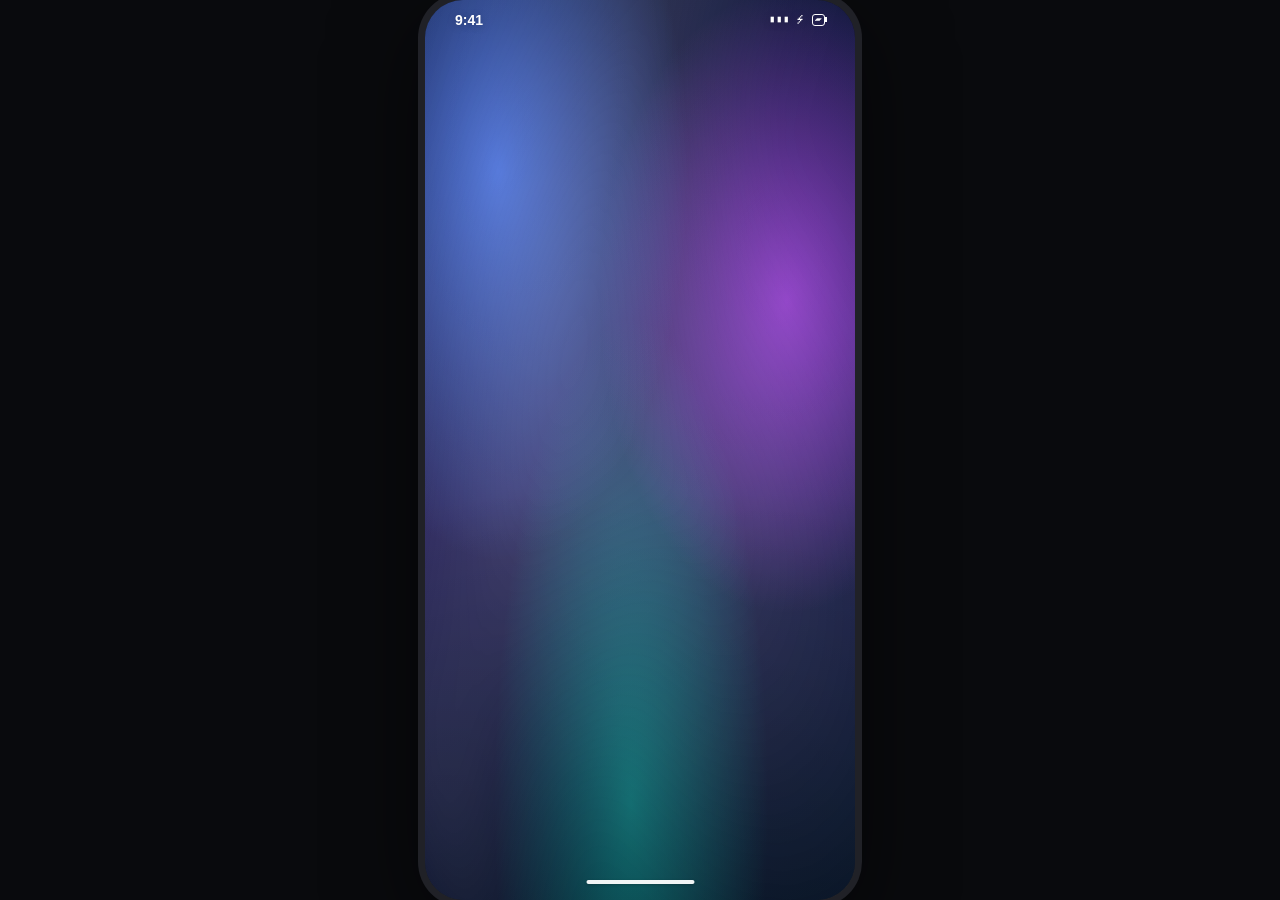
==== commit a9db00b8: "Load Wave music player styles" ====
--- a/index.html
+++ b/index.html
@@ -1,2 +1,2 @@
 <!doctype html>
-<html lang="ko"><head><meta charset="utf-8"><meta name="viewport" content="width=device-width,initial-scale=1,maximum-scale=1,viewport-fit=cover,user-scalable=no"><meta name="theme-color" content="#10131b"><meta name="description" content="HakiOS-inspired interactive web interface"><title>HakiOS Web</title><link rel="stylesheet" href="./styles/base.css"><link rel="stylesheet" href="./styles/lock-screen.css"><link rel="stylesheet" href="./styles/home-screen.css"><link rel="stylesheet" href="./styles/control-center.css"><link rel="stylesheet" href="./styles/apps.css"></head><body><main id="device" class="device theme-dark"><div class="wallpaper" aria-hidden="true"></div><div id="status-bar" class="status-bar"><span id="status-time">9:41</span><span class="status-spacer"></span><span class="status-symbols"><span>▮▮▮</span><span class="wifi-symbol">⌁</span><span class="battery-symbol">▰</span></span></div><section id="lock-screen" class="screen lock-screen" aria-label="잠금 화면"></section><section id="home-screen" class="screen home-screen hidden" aria-label="홈 화면"></section><section id="app-screen" class="screen app-screen hidden" aria-label="앱"></section><section id="control-center" class="control-center hidden" aria-label="제어 센터"></section><div id="toast" class="toast" role="status"></div><button id="gesture-area" class="gesture-area" aria-label="홈"></button></main><script type="module" src="./src/main.js"></script></body></html>+<html lang="ko"><head><meta charset="utf-8"><meta name="viewport" content="width=device-width,initial-scale=1,maximum-scale=1,viewport-fit=cover,user-scalable=no"><meta name="theme-color" content="#10131b"><meta name="description" content="HakiOS-inspired interactive web interface"><title>HakiOS Web</title><link rel="stylesheet" href="./styles/base.css"><link rel="stylesheet" href="./styles/lock-screen.css"><link rel="stylesheet" href="./styles/home-screen.css"><link rel="stylesheet" href="./styles/control-center.css"><link rel="stylesheet" href="./styles/apps.css"><link rel="stylesheet" href="./styles/music.css"></head><body><main id="device" class="device theme-dark"><div class="wallpaper" aria-hidden="true"></div><div id="status-bar" class="status-bar"><span id="status-time">9:41</span><span class="status-spacer"></span><span class="status-symbols"><span>▮▮▮</span><span class="wifi-symbol">⌁</span><span class="battery-symbol">▰</span></span></div><section id="lock-screen" class="screen lock-screen" aria-label="잠금 화면"></section><section id="home-screen" class="screen home-screen hidden" aria-label="홈 화면"></section><section id="app-screen" class="screen app-screen hidden" aria-label="앱"></section><section id="control-center" class="control-center hidden" aria-label="제어 센터"></section><div id="toast" class="toast" role="status"></div><button id="gesture-area" class="gesture-area" aria-label="홈"></button></main><script type="module" src="./src/main.js"></script></body></html>
--- a/styles/base.css
+++ b/styles/base.css
@@ -0,0 +1 @@
+:root{font-family:-apple-system,BlinkMacSystemFont,"SF Pro Display","SF Pro Text","Segoe UI",Roboto,Arial,sans-serif;color:#fff;background:#090a0d;font-synthesis:none;text-rendering:optimizeLegibility;-webkit-font-smoothing:antialiased;--accent:#0a84ff;--safe-top:env(safe-area-inset-top,0px);--safe-bottom:env(safe-area-inset-bottom,0px)}*{box-sizing:border-box;-webkit-tap-highlight-color:transparent}html,body{margin:0;width:100%;height:100%;overflow:hidden;background:#090a0d}body{display:grid;place-items:center;touch-action:pan-y}.device{position:relative;width:100vw;height:100dvh;overflow:hidden;isolation:isolate;background:#10131b;color:#fff;--brightness:1;filter:brightness(var(--brightness));user-select:none}.wallpaper{position:absolute;inset:0;z-index:0;background:radial-gradient(ellipse at 18% 20%,#5584ffdd,transparent 37%),radial-gradient(ellipse at 83% 34%,#c251ffb8,transparent 36%),radial-gradient(ellipse at 48% 88%,#12cebe99,transparent 42%),linear-gradient(155deg,#111b3c,#24205b 48%,#071a31);transform:scale(1.03)}.wallpaper:before{content:"";position:absolute;inset:-25%;background:linear-gradient(122deg,transparent 24%,#ffffff1f 42%,transparent 54%),radial-gradient(ellipse at 55% 55%,#ffffff24,transparent 48%);filter:blur(28px);transform:rotate(-17deg)}.status-bar{position:absolute;z-index:30;left:0;right:0;top:0;height:calc(31px + var(--safe-top));padding:calc(8px + var(--safe-top)) 28px 0;display:flex;align-items:center;gap:8px;font-size:14px;font-weight:650;color:white;text-shadow:0 1px 8px #0004;pointer-events:none}.status-spacer{flex:1}.status-symbols{display:flex;align-items:center;gap:6px;font-size:13px}.wifi-symbol{font-size:20px;transform:rotate(90deg)}.battery-symbol{border:1px solid currentColor;border-radius:3px;padding:0 2px;line-height:10px;position:relative}.battery-symbol:after{content:"";position:absolute;right:-3px;top:2px;width:2px;height:5px;background:currentColor}.screen{position:absolute;inset:0;overflow:hidden}.hidden{display:none!important}.gesture-area{position:absolute;z-index:80;bottom:calc(7px + var(--safe-bottom));left:50%;transform:translateX(-50%);width:135px;height:22px;border:0;background:transparent;display:flex;justify-content:center;align-items:center;touch-action:none}.gesture-area:after{content:"";width:108px;height:4px;border-radius:5px;background:#fffffff0;box-shadow:0 1px 3px #0003}.theme-light{color:#17171a}.theme-light .status-bar{color:#17171a;text-shadow:none}.toast{position:absolute;z-index:100;left:50%;bottom:calc(50px + var(--safe-bottom));transform:translate(-50%,10px);padding:10px 15px;border-radius:18px;background:#1c1c1fdc;color:white;font-size:13px;white-space:nowrap;opacity:0;pointer-events:none;transition:opacity .2s,transform .2s;backdrop-filter:blur(18px)}.toast.visible{opacity:1;transform:translate(-50%,0)}button,input,textarea,select{font:inherit}button{cursor:pointer}.dynamic-island{position:absolute;z-index:40;top:calc(7px + var(--safe-top));left:50%;transform:translateX(-50%);height:27px;min-width:92px;padding:0 11px;border-radius:18px;background:#050505;box-shadow:0 1px 2px #0004;display:flex;align-items:center;justify-content:center;gap:7px;color:#fff;font-size:11px;transition:all .25s}.dynamic-island.expanded{min-width:190px;height:48px;border-radius:25px}.island-dot{width:7px;height:7px;border-radius:50%;background:#45d483}.island-label{opacity:.8}.app-panel{position:absolute;inset:0;background:#f5f5f7;color:#19191c;overflow:hidden;animation:appIn .2s ease}.app-header{height:calc(58px + var(--safe-top));padding:calc(13px + var(--safe-top)) 20px 10px;display:flex;align-items:center;justify-content:space-between;gap:12px}.app-title{font-size:22px;font-weight:750;letter-spacing:-.5px}.app-back,.app-action{border:0;background:transparent;color:var(--accent);font-size:16px;padding:7px 0}.app-content{height:calc(100% - 58px - var(--safe-top));overflow:auto;padding:8px 18px calc(42px + var(--safe-bottom));overscroll-behavior:contain}.app-card{background:#fff;border-radius:17px;padding:15px;margin-bottom:12px;box-shadow:0 1px 0 #00000008}.app-muted{color:#85858b}.round-button{border:0;border-radius:50%;width:36px;height:36px;display:grid;place-items:center;background:#78788021;color:inherit;font-size:20px}.pill{display:inline-flex;padding:6px 10px;border-radius:20px;background:#e8e8ed;color:#444;font-size:12px}.app-input{width:100%;border:0;outline:0;background:#ececf1;border-radius:12px;padding:12px 14px;color:#202024}.list-row{display:flex;align-items:center;gap:12px;padding:13px 2px;border-bottom:1px solid #e8e8ec}.list-row:last-child{border-bottom:0}.row-grow{flex:1;min-width:0}.row-title{font-weight:600}.row-subtitle{font-size:13px;color:#8a8a91;margin-top:3px}.app-empty{text-align:center;color:#8a8a91;padding:35px 12px;font-size:14px}@media(min-width:600px){.device{width:min(430px,100vw);height:min(932px,100dvh);border-radius:38px;box-shadow:0 0 0 7px #202127,0 24px 90px #0009}.status-bar{padding-left:30px;padding-right:30px}}@keyframes appIn{from{opacity:.6;transform:scale(.985)}to{opacity:1;transform:scale(1)}}
--- a/styles/lock-screen.css
+++ b/styles/lock-screen.css
@@ -0,0 +1 @@
+.lock-screen{display:flex;flex-direction:column;align-items:center;padding:calc(70px + var(--safe-top)) 22px calc(44px + var(--safe-bottom));background:linear-gradient(180deg,#00000014,#00000008 55%,#00000047);touch-action:pan-y}.lock-top-label{font-size:15px;font-weight:550;text-shadow:0 1px 10px #0003}.lock-clock{font-size:clamp(76px,22vw,104px);line-height:.98;font-weight:250;letter-spacing:-5px;margin-top:7px;text-shadow:0 2px 22px #0002;font-variant-numeric:tabular-nums}.lock-date{font-size:19px;font-weight:520;margin-top:9px;text-shadow:0 1px 12px #0003}.lock-widget-row{width:min(100%,340px);display:grid;grid-template-columns:1fr 1fr;gap:10px;margin-top:27px}.lock-widget{min-height:88px;padding:13px 14px;border:1px solid #ffffff29;border-radius:21px;background:#191e3233;backdrop-filter:blur(22px);box-shadow:inset 0 1px #ffffff14}.widget-caption{font-size:11px;letter-spacing:.8px;opacity:.75}.widget-main{font-size:21px;font-weight:650;margin-top:8px}.widget-detail{font-size:11px;opacity:.78;margin-top:3px}.lock-spacer{flex:1;min-height:50px}.lock-bottom{width:100%;display:flex;justify-content:space-between;align-items:end;padding:0 9px}.lock-shortcut{width:49px;height:49px;border:1px solid #ffffff33;border-radius:50%;background:#16192157;color:white;display:grid;place-items:center;font-size:23px;backdrop-filter:blur(15px)}.lock-shortcut:active{background:#ffffff59}.lock-hint{font-size:12px;opacity:.92;text-shadow:0 1px 8px #0005;margin-bottom:9px}
--- a/styles/home-screen.css
+++ b/styles/home-screen.css
@@ -0,0 +1 @@
+.home-screen{padding:calc(58px + var(--safe-top)) 21px calc(45px + var(--safe-bottom));display:flex;flex-direction:column;touch-action:pan-y}.home-widgets{display:grid;grid-template-columns:1fr 1fr;gap:11px;margin:4px 0 12px}.home-widget{height:92px;border-radius:22px;padding:13px;background:#13162745;border:1px solid #ffffff21;backdrop-filter:blur(18px);box-shadow:inset 0 1px #ffffff14;overflow:hidden}.home-widget.wide{grid-column:1/-1;height:64px}.home-widget-title{font-size:12px;font-weight:650;opacity:.86}.home-widget-value{font-size:27px;font-weight:650;margin-top:10px;letter-spacing:-.7px}.home-widget-sub{font-size:11px;opacity:.75;margin-top:2px}.app-grid{display:grid;grid-template-columns:repeat(4,minmax(0,1fr));column-gap:10px;row-gap:10px;align-content:start}.app-icon-button{border:0;background:transparent;color:white;display:flex;flex-direction:column;align-items:center;gap:5px;min-width:0;padding:0;position:relative}.app-icon-art{width:min(15vw,54px);height:min(15vw,54px);max-width:54px;max-height:54px;border-radius:22%;display:grid;place-items:center;box-shadow:0 5px 13px #0003,inset 0 1px #ffffff38;font-size:28px;position:relative;overflow:hidden;transition:transform .14s}.app-icon-button:active .app-icon-art{transform:scale(.88)}.app-icon-art svg{width:68%;height:68%}.app-icon-label{font-size:10.5px;font-weight:520;text-shadow:0 1px 6px #0008;max-width:75px;overflow:hidden;text-overflow:ellipsis;white-space:nowrap}.messages,.phone{background:linear-gradient(150deg,#7dfb7c,#20bf4d)}.safari{background:linear-gradient(150deg,#67c9ff,#1479e8)}.settings{background:linear-gradient(150deg,#bfc6d0,#747e8b)}.photos{background:#f7f7f9}.camera{background:linear-gradient(150deg,#d8dce3,#8c929c)}.notes{background:linear-gradient(180deg,#fff 0 28%,#ffdf55 28% 100%)}.calendar{background:#fff;color:#e63b43}.clock{background:#fff;color:#202024}.weather{background:linear-gradient(150deg,#65c8ff,#3b77eb)}.contacts{background:linear-gradient(150deg,#fff,#d7e3f5)}.music{background:linear-gradient(150deg,#ff5d91,#d00055)}.mail{background:linear-gradient(150deg,#71c7ff,#0879d8)}.maps{background:linear-gradient(150deg,#b7e7aa,#eaf1e5)}.appstore{background:linear-gradient(150deg,#57caff,#0874db)}.files{background:linear-gradient(150deg,#79d6ff,#1485ee)}.app-dock{margin-top:auto;min-height:76px;border-radius:28px;background:#ffffff30;border:1px solid #ffffff21;backdrop-filter:blur(28px);display:grid;grid-template-columns:repeat(4,1fr);align-items:center;padding:8px 8px}.app-dock .app-icon-label{display:none}.app-dock .app-icon-art{width:min(14.5vw,52px);height:min(14.5vw,52px)}.home-page-dots{display:flex;justify-content:center;gap:6px;padding:10px 0 9px}.home-page-dot{width:5px;height:5px;border-radius:50%;background:#ffffff73}.home-page-dot.active{background:white;width:6px;height:6px}.notification-badge{position:absolute;right:7px;top:-4px;min-width:19px;height:19px;padding:0 5px;border-radius:11px;background:#ff3b30;color:white;border:1.5px solid #ffffffcc;font-size:11px;line-height:16px;font-weight:700}
--- a/styles/control-center.css
+++ b/styles/control-center.css
@@ -0,0 +1 @@
+.control-center{position:absolute;z-index:60;inset:0;padding:calc(45px + var(--safe-top)) 18px calc(45px + var(--safe-bottom));background:#12151ead;backdrop-filter:blur(40px) saturate(1.5);color:white;overflow:auto;animation:ccIn .24s ease}.cc-header{display:flex;justify-content:space-between;align-items:center;margin:0 3px 18px;font-size:19px;font-weight:700}.cc-close{border:0;background:#ffffff29;color:white;width:32px;height:32px;border-radius:50%;font-size:20px}.cc-grid{display:grid;grid-template-columns:1fr 1fr;gap:12px}.cc-tile{border:0;color:white;border-radius:23px;background:#ffffff21;padding:13px;text-align:left;min-height:89px;display:flex;flex-direction:column;justify-content:space-between;border:1px solid #ffffff12}.cc-tile.active{background:#fff;color:#20232b}.cc-tile-row{display:flex;gap:9px;align-items:center}.cc-circle{width:37px;height:37px;border-radius:50%;display:grid;place-items:center;background:#0000002b;font-size:18px}.cc-tile.active .cc-circle{background:#0a84ff;color:white}.cc-tile-title{font-size:13px;font-weight:650}.cc-tile-sub{font-size:11px;opacity:.68;margin-top:4px}.cc-slider-card{background:#ffffff21;border-radius:23px;padding:15px;margin-top:12px;border:1px solid #ffffff12}.cc-slider-title{font-size:12px;font-weight:650;margin-bottom:13px}.cc-slider{width:100%;accent-color:white;height:24px}.cc-media{display:flex;justify-content:space-between;align-items:center;gap:12px}.cc-media-title{font-size:14px;font-weight:650}.cc-media-sub{font-size:12px;opacity:.65;margin-top:4px}.cc-media-button{border:0;background:transparent;color:white;font-size:24px}.cc-footer{display:flex;justify-content:center;gap:13px;margin-top:16px}.cc-round{border:0;background:#ffffff24;color:white;width:48px;height:48px;border-radius:50%;font-size:20px}@keyframes ccIn{from{opacity:0;transform:translateY(-8px)}to{opacity:1;transform:translateY(0)}}
--- a/styles/apps.css
+++ b/styles/apps.css
@@ -0,0 +1,44 @@
+.app-toolbar{display:flex;gap:9px;align-items:center;margin:8px 0 14px}.app-toolbar .app-input{flex:1}.app-section-title{font-size:13px;font-weight:700;color:#77777e;letter-spacing:.4px;margin:18px 4px 9px}.app-button{border:0;background:var(--accent);color:white;border-radius:12px;padding:11px 14px;font-size:14px;font-weight:600}.app-button.secondary{background:#e8e8ed;color:#333}.app-button.danger{background:#ff3b30}.note-editor{width:100%;min-height:180px;border:0;outline:0;resize:vertical;background:transparent;color:#202024;font-size:17px;line-height:1.5}.note-title-input{width:100%;border:0;outline:0;font-size:24px;font-weight:750;background:transparent;color:#202024;margin:4px 0 12px}.message-bubble{max-width:82%;padding:10px 13px;border-radius:18px;background:#e7e7ec;color:#17171a;font-size:15px;line-height:1.35;align-self:flex-start;overflow-wrap:anywhere}.message-bubble.outgoing{align-self:flex-end;background:#1684f8;color:white;border-bottom-right-radius:6px}.message-list{display:flex;flex-direction:column;gap:10px}.message-composer{position:absolute;bottom:calc(16px + var(--safe-bottom));left:14px;right:14px;display:flex;gap:8px;padding:8px;background:#f8f8fadc;backdrop-filter:blur(20px);border-radius:22px;border:1px solid #dedee3}.message-composer input{min-width:0;flex:1;border:0;outline:0;background:transparent;padding:6px 8px}.message-composer button{border:0;background:#1684f8;color:white;width:33px;height:33px;border-radius:50%;font-size:18px}.message-screen-content{height:calc(100% - 58px - var(--safe-top) - 60px);overflow:auto;padding:8px 14px 24px}.settings-row{display:flex;align-items:center;gap:12px;padding:13px 0;border-bottom:1px solid #e8e8ec}.settings-row:last-child{border:0}.settings-glyph{width:30px;height:30px;border-radius:9px;display:grid;place-items:center;color:white;background:#8e8e93;font-size:17px}.settings-row input[type=range]{width:100px;accent-color:var(--accent)}.switch{appearance:none;width:43px;height:26px;background:#d0d0d5;border-radius:20px;position:relative;outline:0;transition:background .15s}.switch:checked{background:#34c759}.switch:before{content:"";position:absolute;top:3px;left:3px;width:20px;height:20px;border-radius:50%;background:white;box-shadow:0 1px 3px #0002;transition:transform .15s}.switch:checked:before{transform:translateX(17px)}.big-clock{font-size:62px;font-weight:250;letter-spacing:-3px;text-align:center;padding:22px 0 10px}.calendar-grid{display:grid;grid-template-columns:repeat(7,1fr);gap:3px;text-align:center;font-size:13px}.calendar-day{height:36px;display:grid;place-items:center;border-radius:50%}.calendar-day.today{background:#ff3b30;color:white;font-weight:700}.photo-grid{display:grid;grid-template-columns:repeat(3,1fr);gap:4px}.photo-tile{aspect-ratio:1;background:linear-gradient(145deg,#b4c5e4,#f0c9d7 48%,#a6d5ce);border-radius:4px;display:grid;place-items:center;font-size:24px}.photo-tile:nth-child(3n+2){background:linear-gradient(145deg,#e4c0a2,#d9e3d4 55%,#8ba9c8)}.photo-tile:nth-child(3n){background:linear-gradient(145deg,#6d86a9,#e3c6d0 55%,#e8ddbb)}.app-tabbar{position:absolute;bottom:calc(10px + var(--safe-bottom));left:18px;right:18px;display:flex;justify-content:space-around;background:#f5f5f7f0;border-radius:17px;padding:9px 0;box-shadow:0 2px 15px #0001}.app-tab{border:0;background:transparent;color:#8a8a91;font-size:11px;display:flex;flex-direction:column;align-items:center;gap:4px}.app-tab.active{color:var(--accent)}
+
+/* Orbit Messages UI */
+.orbit-message-list{height:100%;min-height:0;padding:14px 16px 24px;overflow:auto;color:var(--text,#f7f8fc)}
+.orbit-list-heading{display:flex;align-items:center;justify-content:space-between;padding:8px 2px 18px}
+.orbit-eyebrow{font-size:10px;letter-spacing:2px;font-weight:800;color:#8c96aa;margin-bottom:5px}
+.orbit-list-heading h2{font-size:30px;letter-spacing:-1px;margin:0;font-weight:800}
+.orbit-new-chat,.orbit-more{width:38px;height:38px;border-radius:14px;background:#3478f6;color:#fff;font-size:25px;display:grid;place-items:center}
+.orbit-search{display:flex;align-items:center;gap:9px;padding:0 14px;height:43px;border-radius:14px;background:var(--card,#171d2a);border:1px solid var(--line,#293246);color:#8d9ab0;margin-bottom:15px}
+.orbit-search>span{font-size:22px;line-height:1}
+.orbit-search input{border:0;outline:0;background:transparent;color:var(--text,#f7f8fc);width:100%;min-width:0;font-size:14px}
+.orbit-list-items{display:flex;flex-direction:column}
+.orbit-conversation{width:100%;display:flex;align-items:center;gap:12px;text-align:left;padding:13px 2px;background:transparent;border:0;border-bottom:1px solid var(--line,#252c3b);color:inherit}
+.orbit-avatar{position:relative;display:grid;place-items:center;flex-shrink:0;width:51px;height:51px;border-radius:18px;background:linear-gradient(145deg,#4e8cff,#7654d8);color:white;font-weight:750;font-size:16px;letter-spacing:.3px}
+.orbit-avatar i{position:absolute;width:12px;height:12px;right:-1px;bottom:0;border:2px solid var(--app-bg,#0c1019);border-radius:50%;background:#32d583}
+.orbit-conversation-copy{display:flex;flex-direction:column;gap:7px;flex:1;min-width:0}
+.orbit-conversation-top{display:flex;align-items:center;justify-content:space-between;gap:8px}
+.orbit-conversation-top strong{font-size:15px;font-weight:700}
+.orbit-conversation-top time{font-size:11px;color:#8b95a9;white-space:nowrap}
+.orbit-preview{font-size:13px;color:var(--secondary,#939db0);white-space:nowrap;overflow:hidden;text-overflow:ellipsis}
+.orbit-thread{height:100%;display:flex;flex-direction:column;min-height:0;color:var(--text,#f7f8fc)}
+.orbit-thread-header{display:flex;align-items:center;gap:10px;min-height:66px;padding:7px 14px;border-bottom:1px solid var(--line,#252c3b);background:var(--app-bg,#0c1019)}
+.orbit-back{background:transparent;color:#4285ff;font-size:36px;line-height:1;width:24px;padding:0 0 4px}
+.orbit-avatar-small{width:40px;height:40px;border-radius:14px;font-size:12px}
+.orbit-thread-person{display:flex;flex-direction:column;gap:4px;flex:1;min-width:0}
+.orbit-thread-person strong{font-size:14px}
+.orbit-thread-person span{font-size:11px;color:#8b95a9}
+.orbit-more{background:var(--card,#171d2a);font-size:15px;letter-spacing:1px;width:34px;height:34px}
+.orbit-thread-date{text-align:center;color:#8c96a8;font-size:11px;padding:14px 0 5px}
+.orbit-bubble-list{flex:1;min-height:0;overflow:auto;padding:8px 14px 16px;gap:9px}
+.orbit-message-row{display:flex;width:100%}
+.orbit-message-row.is-incoming{justify-content:flex-start}
+.orbit-message-row.is-outgoing{justify-content:flex-end}
+.orbit-bubble-list .message-bubble{max-width:80%;padding:11px 14px;border-radius:20px;font-size:14px;line-height:1.4;box-shadow:0 2px 8px #0000000a}
+.orbit-bubble-list .message-bubble.outgoing{background:linear-gradient(145deg,#3989ff,#2767ed);color:#fff;border-bottom-right-radius:6px}
+.orbit-bubble-list .message-bubble.orbit-incoming{background:var(--card,#171d2a);color:var(--text,#f7f8fc);border:1px solid var(--line,#293246);border-bottom-left-radius:6px}
+.orbit-composer{position:relative;inset:auto;flex-shrink:0;display:flex;align-items:center;gap:8px;padding:10px 12px calc(12px + var(--safe-bottom));background:var(--app-bg,#0c1019);border-top:1px solid var(--line,#252c3b);border-radius:0;backdrop-filter:blur(18px)}
+.orbit-composer input{height:40px;border:1px solid var(--line,#30394b);border-radius:20px;background:var(--card,#171d2a);color:var(--text,#f7f8fc);padding:0 14px}
+.orbit-attach{flex-shrink:0;width:34px;height:34px;border-radius:50%;background:var(--card,#171d2a);border:1px solid var(--line,#30394b);color:#8e9bb2;font-size:22px}
+.orbit-composer .orbit-send{flex-shrink:0;width:34px;height:34px;border-radius:50%;background:#3478f6;color:white;font-size:20px;line-height:1;font-weight:700}
+.theme-light .orbit-search,.theme-light .orbit-composer input,.theme-light .orbit-bubble-list .message-bubble.orbit-incoming,.theme-light .orbit-more,.theme-light .orbit-attach{background:#fff;color:#171a22;border-color:#e2e6ee}
+.theme-light .orbit-thread-header,.theme-light .orbit-composer{background:#f6f7fb}
+.theme-light .orbit-avatar i{border-color:#f6f7fb}
+.orbit-conversation:active{opacity:.72}
--- a/styles/music.css
+++ b/styles/music.css
@@ -0,0 +1 @@
+.wave-app{--wave-bg:#0d0c12;--wave-panel:#191720;--wave-line:#2a2733;--wave-text:#f8f6fc;--wave-muted:#9994a7;position:absolute;inset:0;background:var(--wave-bg);color:var(--wave-text);font-family:-apple-system,BlinkMacSystemFont,"SF Pro Display","Segoe UI",sans-serif;overflow:hidden;isolation:isolate}.wave-header{height:calc(60px + var(--safe-top));padding:calc(13px + var(--safe-top)) 22px 8px;display:flex;align-items:center;justify-content:space-between;border-bottom:1px solid #ffffff08}.wave-brand{display:flex;align-items:center;gap:9px;font-size:11px;letter-spacing:3px;font-weight:800}.wave-brand-mark{display:grid;place-items:center;width:30px;height:30px;border-radius:10px;background:linear-gradient(145deg,#c6a6ff,#8a64ee);color:#17101f;font-size:16px;letter-spacing:-2px}.wave-avatar{border:1px solid #ffffff22;border-radius:50%;width:32px;height:32px;background:#272331;color:#e9d9ff;font-size:14px;font-weight:700}.wave-body{position:absolute;top:calc(60px + var(--safe-top));bottom:calc(154px + var(--safe-bottom));width:100%;overflow-y:auto;padding:0 21px 26px;scrollbar-width:none}.wave-body::-webkit-scrollbar{display:none}.wave-view{padding-top:22px}.wave-greeting{margin-bottom:19px}.wave-eyebrow{display:block;font-size:9px;font-weight:800;letter-spacing:2px;color:#a79abf}.wave-greeting h2,.wave-page-heading h2{font-size:30px;line-height:1.1;letter-spacing:-1.4px;margin:8px 0 7px;font-weight:760}.wave-greeting h2 span{color:#b79aff}.wave-greeting p{font-size:12px;color:var(--wave-muted);margin:0}.wave-featured{position:relative;min-height:170px;border-radius:21px;overflow:hidden;background:linear-gradient(120deg,#252039,#3a2d59 53%,#181627);display:flex;margin-bottom:26px;border:1px solid #ffffff0d}.wave-featured-copy{z-index:1;padding:19px 17px}.wave-label{font-size:8px;letter-spacing:1.6px;font-weight:800;color:#c6b0ff}.wave-featured h3{font-size:28px;line-height:.98;letter-spacing:-1.2px;margin:12px 0 7px}.wave-featured p{font-size:10px;color:#c0b8d0;margin:0 0 13px}.wave-featured-copy button{border:0;border-radius:20px;background:#d6c5ff;color:#211832;padding:8px 12px;font-size:10px;font-weight:750}.wave-featured-copy button span{padding-left:8px}.wave-featured-art{position:absolute;inset:0 0 0 46%;overflow:hidden}.wave-orb{position:absolute;border-radius:50%;filter:blur(.2px)}.orb-one{width:130px;height:130px;right:-17px;top:16px;background:radial-gradient(circle at 32% 26%,#fff7ff,#c1a5ff 22%,#8e6be4 53%,#4a347f 75%,#2a2145);box-shadow:0 0 48px #b19aff44}.orb-two{width:100px;height:100px;right:51px;top:72px;background:radial-gradient(circle at 35% 30%,#ffebfa,#e4a7ed 20%,#9066ce 58%,#3b2a6d 82%);opacity:.85}.orb-three{width:50px;height:50px;right:20px;bottom:-20px;background:#9b7bd5;filter:blur(14px)}.wave-section-heading{display:flex;align-items:center;justify-content:space-between;margin:23px 0 13px}.wave-section-heading h3{font-size:15px;letter-spacing:-.35px;margin:0;font-weight:750}.wave-section-heading>button{border:0;background:transparent;color:#b7a3e9;font-size:10px;padding:5px 0}.wave-album-shelf{display:grid;grid-template-columns:repeat(4,minmax(0,1fr));gap:11px;margin:0 -1px}.wave-album-card{border:0;padding:0;background:transparent;text-align:left;color:inherit;min-width:0}.wave-album-card .wave-art{width:100%;aspect-ratio:1;border-radius:11px;margin-bottom:8px}.wave-album-card strong,.wave-album-card small{display:block;white-space:nowrap;overflow:hidden;text-overflow:ellipsis}.wave-album-card strong{font-size:10px;font-weight:700}.wave-album-card small{font-size:9px;color:var(--wave-muted);margin-top:4px}.wave-art{position:relative;flex-shrink:0;width:45px;height:45px;border-radius:10px;overflow:hidden;background:#39304e;isolation:isolate}.wave-art:before,.wave-art:after,.wave-art span,.wave-art i{content:"";position:absolute;display:block}.art-sunset{background:linear-gradient(160deg,#f6c7a1 0%,#b76583 38%,#35264d 73%,#111321)}.art-sunset:before{width:62%;aspect-ratio:1;border-radius:50%;left:18%;top:17%;background:linear-gradient(150deg,#fff1c5,#f3a77d 55%,#d17da0);box-shadow:0 0 15px #ffd6c566}.art-sunset:after{left:-10%;right:-10%;bottom:0;height:40%;background:repeating-linear-gradient(0deg,#17152b 0 3px,#ffffff16 4px 5px);transform:perspective(50px) rotateX(12deg)}.art-orbit{background:radial-gradient(circle at 50% 48%,#f4c3d6 0 8%,#9d7bc7 9% 14%,transparent 15%),radial-gradient(ellipse at 50% 45%,#6a55a2,#24223f 62%,#10111d)}.art-orbit:before{width:75%;height:27%;left:13%;top:37%;border:2px solid #e8c7f4;border-radius:50%;transform:rotate(-32deg)}.art-orbit:after{width:7px;height:7px;border-radius:50%;background:#fff0d4;top:26%;left:67%;box-shadow:0 0 10px #fff}.art-night{background:linear-gradient(145deg,#0c1737,#55407c 55%,#e19cb8)}.art-night:before{width:75%;height:75%;border-radius:50%;top:13%;left:22%;background:radial-gradient(circle at 35% 30%,#fff,#d8d6ff 14%,#9289ca 35%,#4b457e 62%,#1b1d3c 70%)}.art-night:after{width:150%;height:40%;left:-25%;bottom:-5%;background:linear-gradient(170deg,transparent,#13172f 55%);transform:rotate(-18deg)}.art-space{background:radial-gradient(ellipse at 20% 30%,#f5d6be,#9b8fd1 26%,#303e77 53%,#0d1528 78%)}.art-space:before{width:70%;height:70%;border-radius:50%;top:22%;left:15%;background:radial-gradient(circle at 30% 30%,#fce8d8,#b0a2df 33%,#4d5999 66%,#182342)}.art-space:after{height:2px;width:130%;background:#f3d5e7;top:50%;left:-15%;transform:rotate(-35deg);box-shadow:0 0 8px #fff}.art-mono{background:linear-gradient(145deg,#e2d9cf,#9d9aa3 45%,#22252e)}.art-mono:before{inset:15% 20%;background:repeating-linear-gradient(120deg,#171820 0 4px,#f5f0e8 5px 7px);opacity:.8;transform:rotate(-12deg)}.wave-pick-card{display:flex;align-items:center;gap:12px;padding:11px;border:1px solid var(--wave-line);border-radius:15px;background:#15131c}.wave-pick-card .wave-art{width:51px;height:51px}.wave-pick-card>div:nth-child(2){min-width:0;flex:1}.wave-pick-card strong,.wave-pick-card small{display:block;overflow:hidden;text-overflow:ellipsis;white-space:nowrap}.wave-pick-card strong{font-size:12px}.wave-pick-card small{font-size:10px;color:var(--wave-muted);margin-top:5px}.wave-pick-card>button{border:0;width:31px;height:31px;border-radius:50%;background:#d7c6ff;color:#20152e;font-size:11px}.wave-track-list{display:flex;flex-direction:column;gap:2px}.wave-track{width:100%;display:flex;align-items:center;gap:11px;padding:8px 2px;border:0;border-radius:10px;text-align:left;color:inherit;background:transparent;min-width:0}.wave-track:active,.wave-album-card:active{background:#ffffff0b}.wave-track.is-current .wave-track-copy strong{color:#c5aaff}.wave-track-copy{display:flex;flex-direction:column;gap:5px;flex:1;min-width:0}.wave-track-copy strong{font-size:11px;font-weight:650;white-space:nowrap;overflow:hidden;text-overflow:ellipsis}.wave-track-copy small{font-size:10px;color:var(--wave-muted);white-space:nowrap;overflow:hidden;text-overflow:ellipsis}.wave-track-time{font-size:10px;color:var(--wave-muted)}.wave-track-more{font-size:17px;color:#817a8d;padding-left:3px}.wave-page-heading{margin:2px 0 23px}.wave-search-box{height:46px;border:1px solid #302b3a;border-radius:14px;background:#191620;display:flex;align-items:center;gap:10px;padding:0 13px;margin-bottom:26px;color:#9b92ad}.wave-search-box>span{font-size:24px}.wave-search-box input{border:0;outline:0;background:transparent;color:#f8f6fc;flex:1;min-width:0;font-size:12px}.wave-search-box input::placeholder{color:#81798e}.wave-search-box kbd{font-size:9px;border:1px solid #3b3546;border-radius:5px;padding:4px 5px;color:#8b8398}.wave-genres{display:grid;grid-template-columns:1fr 1fr;gap:10px}.wave-genres button{height:87px;border:0;border-radius:15px;padding:14px;text-align:left;font-size:13px;font-weight:750;display:flex;align-items:flex-start;justify-content:space-between;color:#21192a}.wave-genres button span{font-size:24px;opacity:.7}.genre-lilac{background:linear-gradient(135deg,#e0c9ff,#bba1ee)}.genre-blue{background:linear-gradient(135deg,#b5d6f5,#829de1)}.genre-orange{background:linear-gradient(135deg,#f4c9a6,#e8a8a0)}.genre-green{background:linear-gradient(135deg,#bfe3cf,#81b9a6)}.wave-library-filters{display:flex;gap:7px;margin-bottom:17px;overflow-x:auto}.wave-library-filters button{border:1px solid #302b3a;border-radius:18px;padding:8px 13px;background:transparent;color:#aaa3b7;font-size:10px;white-space:nowrap}.wave-library-filters button.selected{background:#d5c3ff;border-color:#d5c3ff;color:#21172e}.wave-library-feature{width:100%;display:flex;align-items:center;gap:13px;text-align:left;border:1px solid #342c43;background:linear-gradient(110deg,#282039,#17141e);color:inherit;border-radius:16px;padding:13px}.wave-liked-art{width:48px;height:48px;display:grid;place-items:center;border-radius:11px;background:linear-gradient(140deg,#bb91f8,#7152b8);font-size:21px;color:white}.wave-library-feature>span:nth-child(2){flex:1;display:flex;flex-direction:column;gap:5px}.wave-library-feature strong{font-size:12px}.wave-library-feature small{font-size:10px;color:var(--wave-muted)}.wave-library-arrow{font-size:22px;color:#999}.wave-tabbar{position:absolute;z-index:3;bottom:calc(94px + var(--safe-bottom));left:15px;right:15px;display:flex;justify-content:space-around;padding:10px 4px 8px;border:1px solid #ffffff0b;border-radius:17px;background:#1a1722ef;backdrop-filter:blur(22px)}.wave-tab{border:0;background:transparent;color:#827b91;min-width:68px;display:flex;flex-direction:column;align-items:center;gap:4px;font-size:9px}.wave-tab span{font-size:20px;line-height:22px}.wave-tab.active{color:#c5adff}.wave-mini-player{position:absolute;z-index:4;left:10px;right:10px;bottom:calc(37px + var(--safe-bottom));height:53px;display:flex;align-items:center;gap:9px;padding:6px 10px;background:#282431f5;border:1px solid #ffffff15;border-radius:13px;box-shadow:0 7px 25px #0004;backdrop-filter:blur(22px)}.wave-mini-player>.wave-art{width:37px;height:37px;border-radius:8px}.wave-mini-copy{display:flex;flex-direction:column;gap:4px;min-width:0;flex:1}.wave-mini-copy strong{font-size:10px;white-space:nowrap;overflow:hidden;text-overflow:ellipsis}.wave-mini-copy small{font-size:9px;color:#aaa2b6}.wave-icon-button,.wave-play-small{border:0;background:transparent;color:#e8def9;font-size:20px;padding:3px}.wave-play-small{font-size:14px;width:26px}.wave-mini-progress{position:absolute;bottom:-1px;left:12px;right:12px;height:2px;background:#5b5368;border-radius:2px;overflow:hidden}.wave-mini-progress span{display:block;height:100%;background:#c8adff;transition:width .2s}.wave-now-playing{position:absolute;z-index:8;inset:0;background:linear-gradient(165deg,#29213a,#0d0c12 55%);padding:calc(12px + var(--safe-top)) 24px calc(35px + var(--safe-bottom));display:flex;flex-direction:column;overflow:auto}.wave-now-top{display:flex;align-items:center;justify-content:space-between}.wave-now-top button{border:0;background:#ffffff0c;color:#f4eefe;border-radius:50%;width:34px;height:34px;font-size:20px}.wave-now-top>div{text-align:center;display:flex;flex-direction:column;gap:4px}.wave-now-top>div span{font-size:9px;font-weight:800;letter-spacing:1.7px}.wave-now-top>div small{font-size:9px;color:#a69bb6}.wave-now-art-wrap{position:relative;display:grid;place-items:center;flex:1;min-height:210px;padding:20px 0}.wave-art-large{width:min(72vw,300px);height:auto;aspect-ratio:1;border-radius:18px;box-shadow:0 25px 65px #0007}.wave-art-large:before{transform:scale(1.03)}.wave-art-glow{position:absolute;z-index:-1;width:60%;aspect-ratio:1;border-radius:50%;background:#9974dd44;filter:blur(45px)}.wave-now-meta{display:flex;align-items:center;gap:15px;margin-bottom:24px}.wave-now-meta>div{min-width:0;flex:1}.wave-now-meta h2{font-size:22px;letter-spacing:-.7px;margin:0 0 7px;white-space:nowrap;overflow:hidden;text-overflow:ellipsis}.wave-now-meta p{font-size:13px;color:#b6aabe;margin:0}.wave-now-like{border:0;background:transparent;color:#c7afff;font-size:27px}.wave-progress-area input{width:100%;height:3px;appearance:none;border-radius:4px;background:#50465e;accent-color:#d5c0ff;outline:0}.wave-progress-area input::-webkit-slider-thumb{appearance:none;width:9px;height:9px;border-radius:50%;background:#eee4ff}.wave-time-labels{display:flex;justify-content:space-between;color:#9b91a8;font-size:9px;margin-top:9px}.wave-transport{display:flex;align-items:center;justify-content:space-between;margin:22px 0 20px}.wave-transport button{border:0;background:transparent;color:#d0c6df;font-size:26px;min-width:28px}.wave-transport button.is-on{color:#c7adff}.wave-transport .wave-main-play{width:56px;height:56px;border-radius:50%;background:#e0d2ff;color:#251b35;font-size:19px;box-shadow:0 5px 20px #0003}.wave-now-bottom{display:flex;justify-content:space-between;color:#a49ab2;font-size:10px}.wave-screen-shade[hidden]{display:none}.wave-screen-shade{position:absolute;z-index:15;inset:0;background:#0008;display:flex;align-items:flex-end}.wave-queue{width:100%;max-height:72%;overflow:auto;background:#1b1723;border-radius:22px 22px 0 0;padding:25px 20px calc(20px + var(--safe-bottom));box-shadow:0 -10px 40px #0005}.wave-queue>button:first-child{float:right;border:0;background:transparent;color:white;font-size:25px}.wave-queue h3{font-size:25px;margin:9px 0 16px}.wave-empty{text-align:center;padding:25px 0;color:#9b92a7;font-size:12px}.wave-toast{position:absolute;z-index:20;top:calc(72px + var(--safe-top));left:50%;transform:translateX(-50%);background:#30283d;border:1px solid #ffffff16;border-radius:12px;padding:10px 14px;font-size:11px;white-space:nowrap}@media(min-width:600px){.wave-art-large{width:min(280px,68%)}.wave-body{padding-left:23px;padding-right:23px}}
